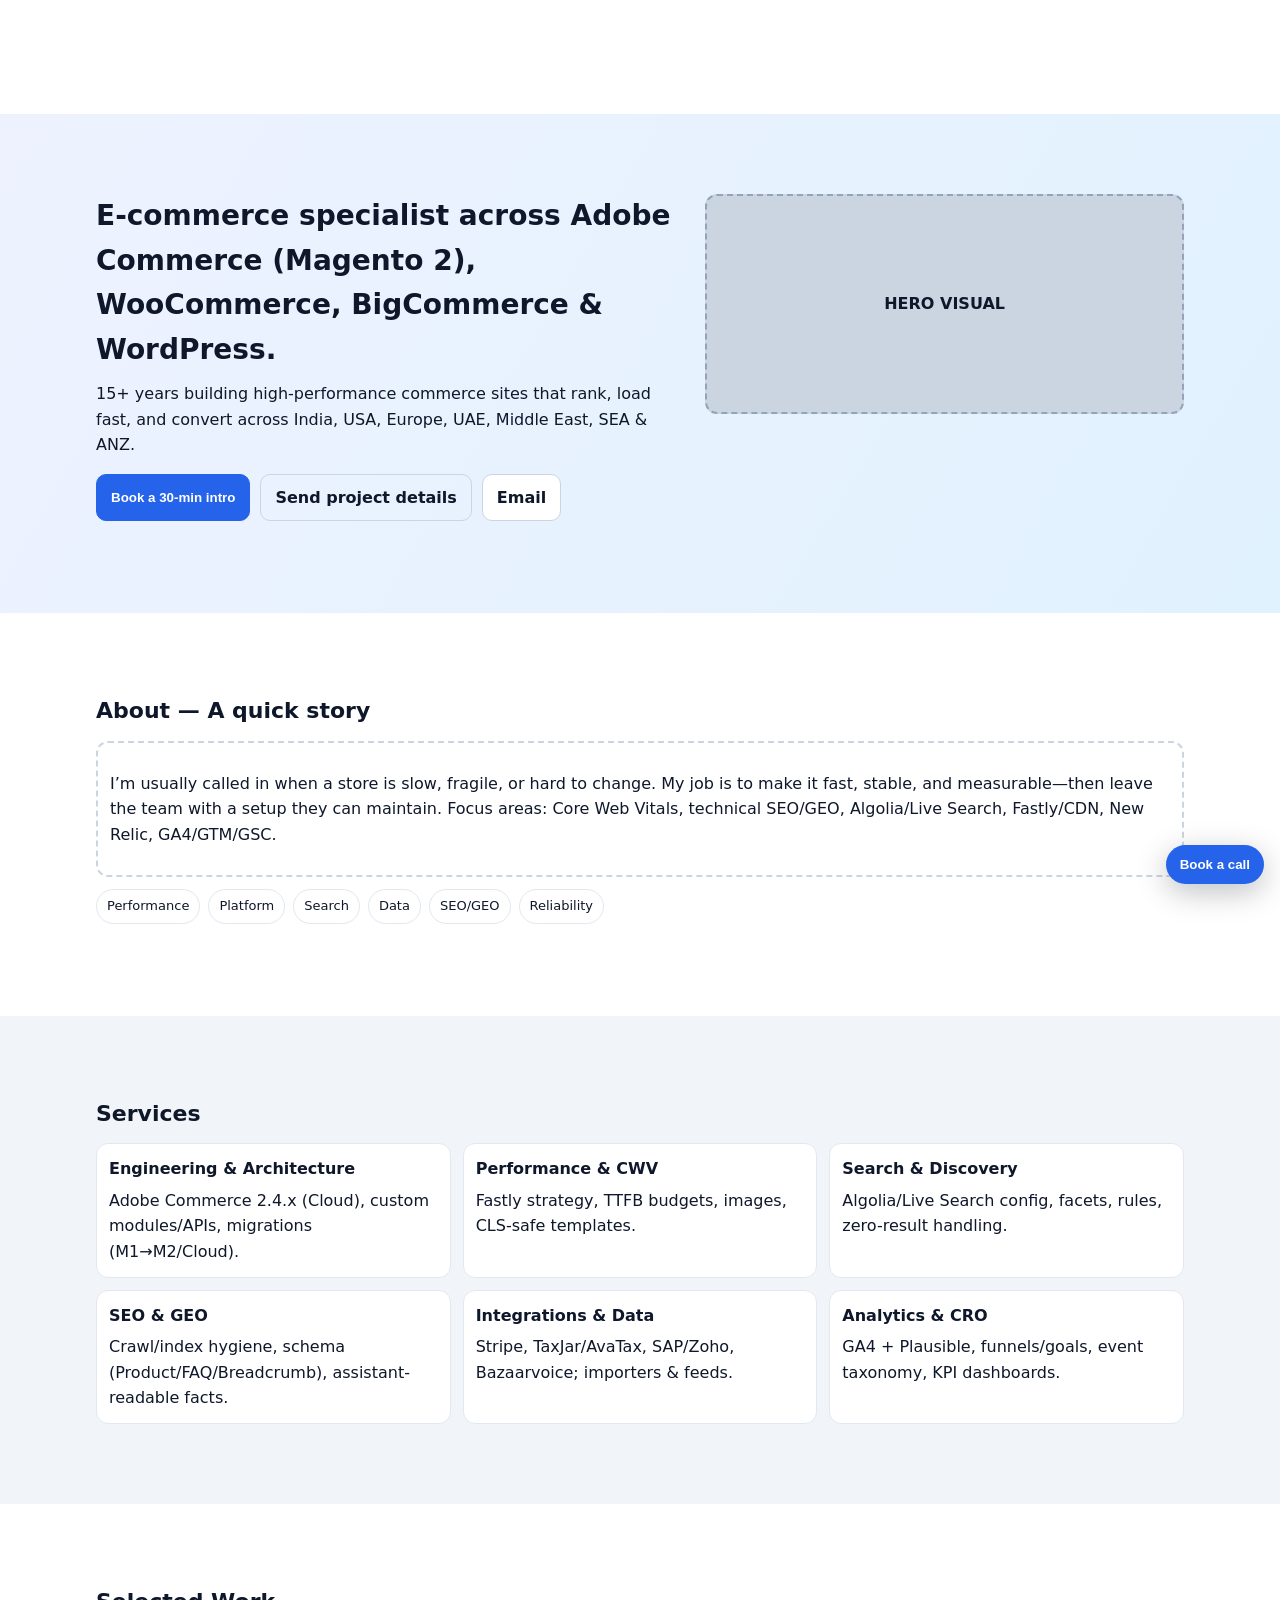
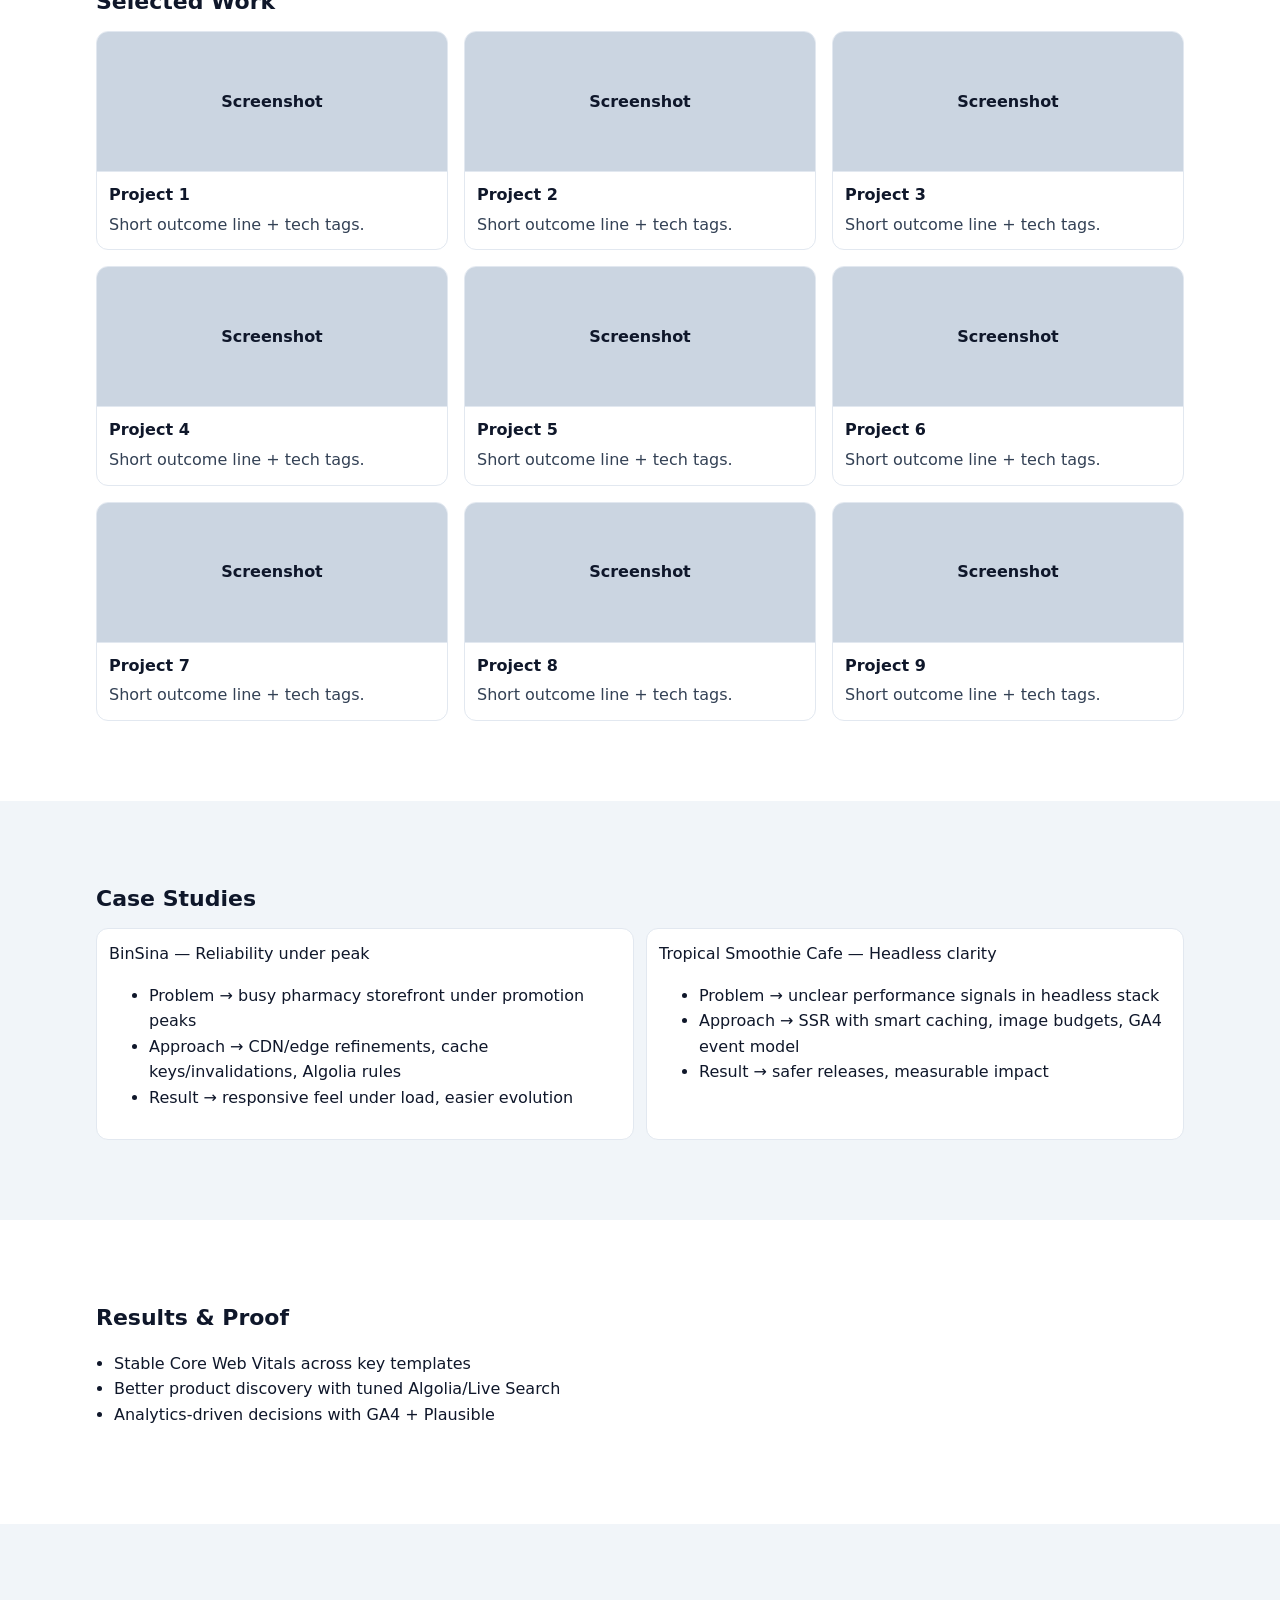
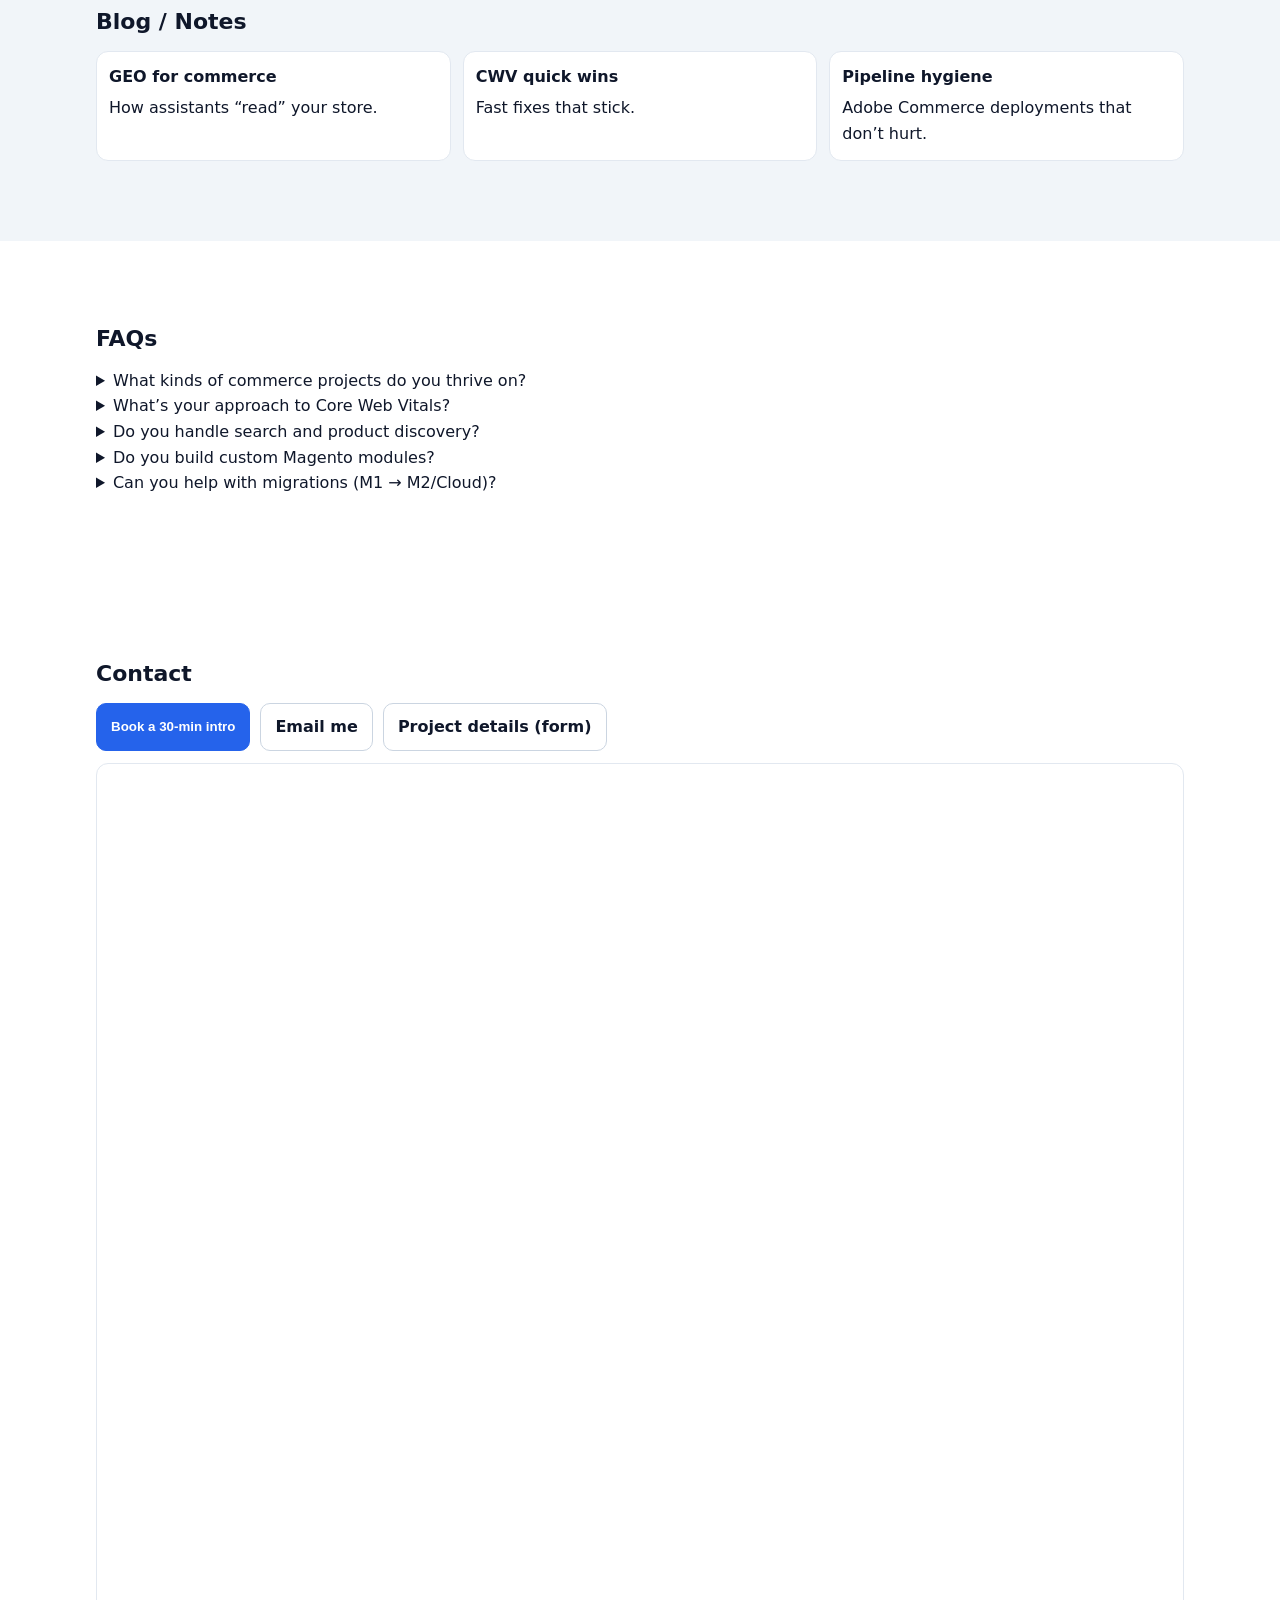
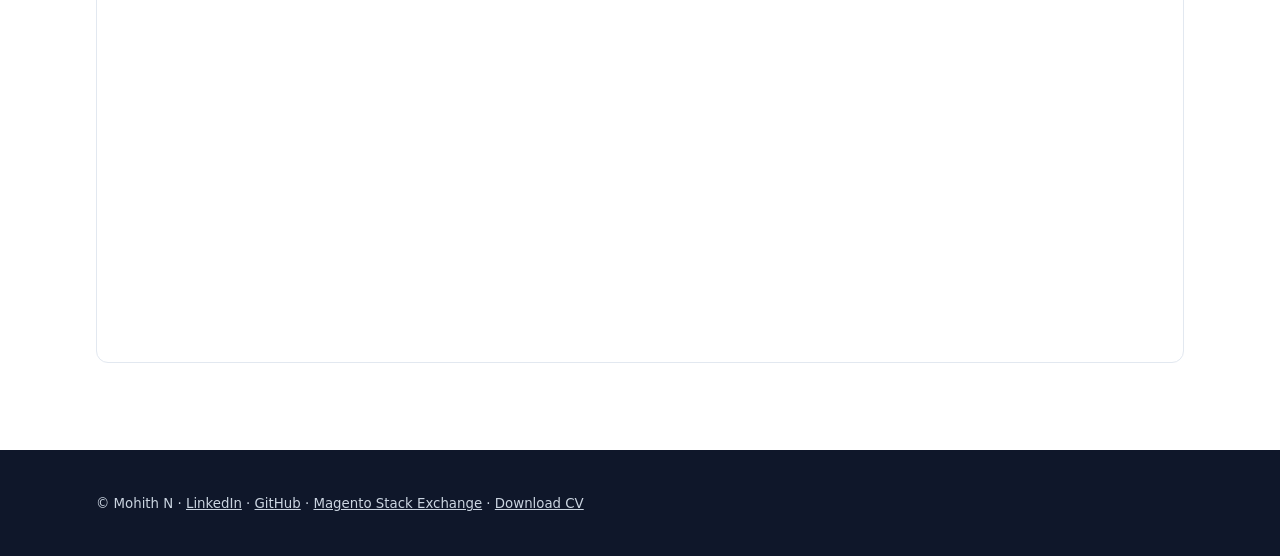
==== index.html @ 919d8b4d "first commit" ====
<!doctype html>
<html lang="en">
<head>
  <meta charset="utf-8">
  <meta name="viewport" content="width=device-width, initial-scale=1">
  <title>Wireframe — Mohith N</title>
  <link rel="stylesheet" href="styles.css">
  <link href="https://assets.calendly.com/assets/external/widget.css" rel="stylesheet">
  <script src="https://assets.calendly.com/assets/external/widget.js" async></script>
  <script type="application/ld+json" id="jsonld-person">
  {
    "@context": "https://schema.org",
    "@type": "Person",
    "name": "Mohith N",
    "jobTitle": "E-commerce Specialist (Adobe Commerce/M2, Woo, BigCommerce, WordPress)",
    "sameAs": ["https://www.linkedin.com/in/mohith-ecommerce/", "https://github.com/mohith227", "https://magento.stackexchange.com/users/77931/mohith"]
  }
  </script>
</head>
<body>
  <a class="skip" href="#main">Skip to content</a>
  <header class="wf-header reveal from-top">
    <div class="container">
      <div class="brand">
        <div class="avatar" aria-hidden="true"></div>
        <div class="id">
          <strong>Mohith N</strong>
          <span>E-commerce Specialist (Adobe Commerce/M2, Woo, BigCommerce, WordPress)</span>
        </div>
      </div>
      <button class="menu-toggle" aria-expanded="false" aria-controls="site-nav" aria-label="Toggle menu">
        <span class="bar"></span><span class="bar"></span><span class="bar"></span>
      </button>
      <nav class="wf-nav" id="site-nav">
        <a href="#about">About</a>
        <a href="#services">Services</a>
        <a href="#work">Work</a>
        <a href="#cases">Case Studies</a>
        <a href="#results">Results</a>
        <a href="#blog">Blog</a>
        <a href="#faq">FAQs</a>
        <a href="#contact">Contact</a>
        <a class="cv" href="mohith-n-ecommerce-specialist.pdf" download>Download CV</a>
        <a href="https://www.linkedin.com/in/mohith-ecommerce/" target="_blank" rel="noopener" aria-label="LinkedIn profile">LinkedIn</a>
        <a href="https://github.com/mohith227" target="_blank" rel="noopener" aria-label="GitHub profile">GitHub</a>
        <a href="https://magento.stackexchange.com/users/77931/mohith" target="_blank" rel="noopener" aria-label="Magento Stack Exchange profile">Magento Stack Exchange</a>
      </nav>
    </div>
  </header>

  <main id="main">
    <section id="hero" class="section hero">
      <div class="container grid-2">
        <div class="reveal from-left">
          <h1 class="wire-h1">E-commerce specialist across Adobe Commerce (Magento 2), WooCommerce, BigCommerce & WordPress.</h1>
          <p class="wire-sub">15+ years building high-performance commerce sites that rank, load fast, and convert across India, USA, Europe, UAE, Middle East, SEA & ANZ.</p>
          <div class="cta-row">
            <button class="btn primary" onclick="Calendly.initPopupWidget({ url: 'https://calendly.com/mohithnanjundamurthy05/30min' }); return false;">Book a 30-min intro</button>
            <a class="btn ghost" href="#contact">Send project details</a>
            <a class="btn" href="mailto:mohithnanjundamurthy05@gmail.com">Email</a>
          </div>
        </div>
        <div class="reveal from-right">
          <div class="wire-image">HERO VISUAL</div>
        </div>
      </div>
    </section>

    <section id="about" class="section">
      <div class="container reveal from-bottom">
        <h2 class="wire-h2">About — A quick story</h2>
        <div class="wire-box">
          <p>I’m usually called in when a store is slow, fragile, or hard to change. My job is to make it fast, stable, and measurable—then leave the team with a setup they can maintain. Focus areas: Core Web Vitals, technical SEO/GEO, Algolia/Live Search, Fastly/CDN, New Relic, GA4/GTM/GSC.</p>
        </div>
        <ul class="pill-list">
          <li>Performance</li><li>Platform</li><li>Search</li><li>Data</li><li>SEO/GEO</li><li>Reliability</li>
        </ul>
      </div>
    </section>

    <section id="services" class="section muted">
      <div class="container">
        <h2 class="wire-h2 reveal from-left">Services</h2>
        <div class="cards">
          <div class="card reveal from-right"><div class="card-h">Engineering & Architecture</div><div class="card-b">Adobe Commerce 2.4.x (Cloud), custom modules/APIs, migrations (M1→M2/Cloud).</div></div>
          <div class="card reveal from-left"><div class="card-h">Performance & CWV</div><div class="card-b">Fastly strategy, TTFB budgets, images, CLS-safe templates.</div></div>
          <div class="card reveal from-right"><div class="card-h">Search & Discovery</div><div class="card-b">Algolia/Live Search config, facets, rules, zero-result handling.</div></div>
          <div class="card reveal from-left"><div class="card-h">SEO & GEO</div><div class="card-b">Crawl/index hygiene, schema (Product/FAQ/Breadcrumb), assistant-readable facts.</div></div>
          <div class="card reveal from-right"><div class="card-h">Integrations & Data</div><div class="card-b">Stripe, TaxJar/AvaTax, SAP/Zoho, Bazaarvoice; importers & feeds.</div></div>
          <div class="card reveal from-left"><div class="card-h">Analytics & CRO</div><div class="card-b">GA4 + Plausible, funnels/goals, event taxonomy, KPI dashboards.</div></div>
        </div>
      </div>
    </section>

    <section id="work" class="section">
      <div class="container">
        <h2 class="wire-h2 reveal from-left">Selected Work</h2>
        <div class="grid-3">
          <div class="tile reveal from-left"><div class="tile-img">Screenshot</div><div class="tile-h">Project 1</div><div class="tile-b">Short outcome line + tech tags.</div></div><div class="tile reveal from-right"><div class="tile-img">Screenshot</div><div class="tile-h">Project 2</div><div class="tile-b">Short outcome line + tech tags.</div></div><div class="tile reveal from-left"><div class="tile-img">Screenshot</div><div class="tile-h">Project 3</div><div class="tile-b">Short outcome line + tech tags.</div></div><div class="tile reveal from-right"><div class="tile-img">Screenshot</div><div class="tile-h">Project 4</div><div class="tile-b">Short outcome line + tech tags.</div></div><div class="tile reveal from-left"><div class="tile-img">Screenshot</div><div class="tile-h">Project 5</div><div class="tile-b">Short outcome line + tech tags.</div></div><div class="tile reveal from-right"><div class="tile-img">Screenshot</div><div class="tile-h">Project 6</div><div class="tile-b">Short outcome line + tech tags.</div></div><div class="tile reveal from-left"><div class="tile-img">Screenshot</div><div class="tile-h">Project 7</div><div class="tile-b">Short outcome line + tech tags.</div></div><div class="tile reveal from-right"><div class="tile-img">Screenshot</div><div class="tile-h">Project 8</div><div class="tile-b">Short outcome line + tech tags.</div></div><div class="tile reveal from-left"><div class="tile-img">Screenshot</div><div class="tile-h">Project 9</div><div class="tile-b">Short outcome line + tech tags.</div></div>
        </div>
      </div>
    </section>

    <section id="cases" class="section muted">
      <div class="container">
        <h2 class="wire-h2 reveal from-right">Case Studies</h2>
        <div class="case-cards">
          <article class="case reveal from-bottom">
            <div class="case-h">BinSina — Reliability under peak</div>
            <ul><li>Problem → busy pharmacy storefront under promotion peaks</li><li>Approach → CDN/edge refinements, cache keys/invalidations, Algolia rules</li><li>Result → responsive feel under load, easier evolution</li></ul>
          </article>
          <article class="case reveal from-bottom">
            <div class="case-h">Tropical Smoothie Cafe — Headless clarity</div>
            <ul><li>Problem → unclear performance signals in headless stack</li><li>Approach → SSR with smart caching, image budgets, GA4 event model</li><li>Result → safer releases, measurable impact</li></ul>
          </article>
        </div>
      </div>
    </section>

    <section id="results" class="section">
      <div class="container reveal from-left">
        <h2 class="wire-h2">Results & Proof</h2>
        <ul class="ticks">
          <li>Stable Core Web Vitals across key templates</li>
          <li>Better product discovery with tuned Algolia/Live Search</li>
          <li>Analytics-driven decisions with GA4 + Plausible</li>
        </ul>
      </div>
    </section>

    <section id="blog" class="section muted">
      <div class="container">
        <h2 class="wire-h2 reveal from-right">Blog / Notes</h2>
        <div class="cards">
          <div class="card reveal from-left"><div class="card-h">GEO for commerce</div><div class="card-b">How assistants “read” your store.</div></div>
          <div class="card reveal from-right"><div class="card-h">CWV quick wins</div><div class="card-b">Fast fixes that stick.</div></div>
          <div class="card reveal from-left"><div class="card-h">Pipeline hygiene</div><div class="card-b">Adobe Commerce deployments that don’t hurt.</div></div>
        </div>
      </div>
    </section>

    <section id="faq" class="section">
      <div class="container reveal from-left">
        <h2 class="wire-h2">FAQs</h2>
        <details><summary>What kinds of commerce projects do you thrive on?</summary><p>Adobe Commerce (Magento 2) builds/migrations with a focus on performance (Core Web Vitals), search/discovery, and integrations like Algolia/Live Search, Fastly/CDN, GA4/GTM/GSC, New Relic.</p></details>
        <details><summary>What’s your approach to Core Web Vitals?</summary><p>Baseline field + lab, TTFB/LCP/INP/CLS budgets, render path & image strategy (AVIF/WebP), Fastly caching with safe invalidation.</p></details>
        <details><summary>Do you handle search and product discovery?</summary><p>Yes—Algolia/Live Search (indices, synonyms, rules), facets, zero-result fallbacks, and analytics to see what people actually find.</p></details>
        <details><summary>Do you build custom Magento modules?</summary><p>Yes—pricing calculators, importers, review sync, cross-sell logic, and plugins for headless setups.</p></details>
        <details><summary>Can you help with migrations (M1 → M2/Cloud)?</summary><p>Yes—dress rehearsals, data validation, safe cutovers to Adobe Commerce Cloud.</p></details>
      </div>
    </section>

    <section id="contact" class="section contact">
      <div class="container">
        <h2 class="wire-h2 reveal from-right">Contact</h2>
        <div class="cta-row reveal from-left">
          <button class="btn primary" onclick="Calendly.initPopupWidget({ url: 'https://calendly.com/mohithnanjundamurthy05/30min' }); return false;">Book a 30-min intro</button>
          <a class="btn" href="mailto:mohithnanjundamurthy05@gmail.com">Email me</a>
          <a class="btn ghost" href="#form">Project details (form)</a>
        </div>
        <div id="form" class="form-wrap reveal from-bottom">
          <iframe src="https://docs.google.com/forms/d/e/1FAIpQLScqljoo6IL0rXUYyj4mf8NxhI67hqXkmdK-uP6JE75GcGwsLg/viewform?embedded=true" width="100%" height="1200" frameborder="0" title="Project brief (Google Form)"></iframe>
        </div>
      </div>
    </section>
  </main>

  <footer class="wf-footer">
    <div class="container">
      <small>© Mohith N · <a href="https://www.linkedin.com/in/mohith-ecommerce/" target="_blank" rel="noopener">LinkedIn</a> · <a href="https://github.com/mohith227" target="_blank" rel="noopener">GitHub</a> · <a href="https://magento.stackexchange.com/users/77931/mohith" target="_blank" rel="noopener">Magento Stack Exchange</a> · <a href="mohith-n-ecommerce-specialist.pdf" download>Download CV</a></small>
    </div>
  </footer>

  <button class="sticky-cta" onclick="Calendly.initPopupWidget({ url: 'https://calendly.com/mohithnanjundamurthy05/30min' }); return false;">Book a call</button>

  <script src="script.js" defer></script>
</body>
</html>
---- styles.css ----
:root{--ink:#0f172a;--muted:#f1f5f9;--brand:#2563eb;--card:#ffffff}
*{box-sizing:border-box}html{scroll-behavior:smooth}
body{margin:0;font-family:system-ui,-apple-system,Segoe UI,Roboto,Inter,Arial,sans-serif;color:var(--ink);line-height:1.6}
.skip{position:absolute;left:-9999px}
.container{max-width:1120px;margin:auto;padding:16px}
.wf-header{position:sticky;top:0;background:#fff;border-bottom:1px solid #e2e8f0;z-index:20}
.wf-header .container{display:flex;align-items:center;justify-content:space-between;gap:16px}
.brand{display:flex;align-items:center;gap:12px}
.avatar{width:44px;height:44px;border-radius:50%;background:#cbd5e1}
.id{display:flex;flex-direction:column;font-size:14px}
.wf-nav{display:flex;gap:12px;flex-wrap:wrap;align-items:center}
.wf-nav a{font-size:14px;text-decoration:none;color:#334155;padding:6px 8px;border-radius:8px}
.wf-nav a.cv{background:var(--muted)}
.menu-toggle{display:none;align-items:center;justify-content:center;width:40px;height:40px;border:1px solid #e2e8f0;border-radius:10px;background:#fff}
.menu-toggle .bar{display:block;width:18px;height:2px;background:#0f172a;margin:3px 0;border-radius:2px}
@media (max-width: 860px){
  .wf-header .container{gap:10px}
  .wf-nav{position:absolute;top:100%;left:0;right:0;background:#fff;border-bottom:1px solid #e2e8f0;display:none;flex-direction:column;padding:12px 16px}
  .wf-nav a{padding:12px 8px;font-size:16px}
  .menu-toggle{display:inline-flex}
  .wf-header.nav-open .wf-nav{display:flex}
}
.section{padding:64px 0}
.section.muted{background:var(--muted)}
.hero{background:linear-gradient(120deg,#eef2ff,#e0f2fe)}
.grid-2{display:grid;grid-template-columns:1.1fr .9fr;gap:24px}
.grid-3{display:grid;grid-template-columns:repeat(3,1fr);gap:16px}
@media (max-width:1024px){.grid-2{grid-template-columns:1fr}.grid-3{grid-template-columns:repeat(2,1fr)}}
@media (max-width:640px){.grid-3{grid-template-columns:1fr}}
.wire-h1{font-size:28px;margin:0 0 8px}
.wire-sub{font-size:16px;margin:0 0 16px}
.wire-h2{font-size:22px;margin:0 0 12px}
.wire-image{height:220px;border:2px dashed #94a3b8;border-radius:12px;background:#cbd5e1;display:flex;align-items:center;justify-content:center;color:#0f172a;font-weight:600}
.wire-box{border:2px dashed #cbd5e1;border-radius:12px;padding:12px;background:#fff}
.pill-list{display:flex;flex-wrap:wrap;gap:8px;padding:0;margin:12px 0;list-style:none}
.pill-list li{padding:6px 10px;border:1px solid #e2e8f0;border-radius:999px;background:#fff;font-size:13px}
.cards{display:grid;grid-template-columns:repeat(3,1fr);gap:12px}
@media (max-width:1024px){.cards{grid-template-columns:repeat(2,1fr)}}
@media (max-width:640px){.cards{grid-template-columns:1fr}}
.card{background:var(--card);border:1px solid #e2e8f0;border-radius:12px;padding:12px;min-height:110px}
.card-h{font-weight:700;margin-bottom:6px}
.grid-3 .tile{background:#fff;border:1px solid #e2e8f0;border-radius:12px;overflow:hidden}
.tile-img{height:140px;background:#cbd5e1;border-bottom:1px solid #e2e8f0;display:flex;align-items:center;justify-content:center;font-weight:700;color:#0f172a}
.tile-h{padding:10px 12px 0 12px;font-weight:700}
.tile-b{padding:4px 12px 12px 12px;color:#334155}
.case-cards{display:grid;grid-template-columns:repeat(2,1fr);gap:12px}
@media (max-width:640px){.case-cards{grid-template-columns:1fr}}
.case{background:#fff;border:1px solid #e2e8f0;border-radius:12px;padding:12px}
.ticks{padding-left:18px}
.cta-row{display:flex;flex-wrap:wrap;gap:10px;margin:12px 0}
.btn{display:inline-block;padding:10px 14px;border:1px solid #cbd5e1;border-radius:10px;text-decoration:none;background:#fff;color:#0f172a;font-weight:600}
.btn.primary{background:var(--brand);color:#fff;border-color:var(--brand)}
.btn.ghost{background:transparent}
.form-wrap iframe{width:100%;border:1px solid #e2e8f0;border-radius:12px;background:#fff}
.wf-footer{background:#0f172a;color:#cbd5e1;padding:24px 0}
.wf-footer a{color:#cbd5e1}
.sticky-cta{position:fixed;right:16px;bottom:16px;padding:12px 14px;border-radius:999px;border:none;background:var(--brand);color:#fff;font-weight:700;box-shadow:0 8px 30px rgba(2,6,23,.25);display:none}
/* Reveal motion (demo) */
.reveal{opacity:0;transform:translateY(16px);transition:transform .32s cubic-bezier(.22,.61,.36,1),opacity .32s}
.reveal.from-left{transform:translateX(-40px);}
.reveal.from-right{transform:translateX(40px);}
.reveal.from-top{transform:translateY(-24px);}
.reveal.from-bottom{transform:translateY(24px);}
.reveal.in{opacity:1;transform:none}
@media (prefers-reduced-motion: reduce){
  .reveal{transition:none;opacity:1;transform:none}
}
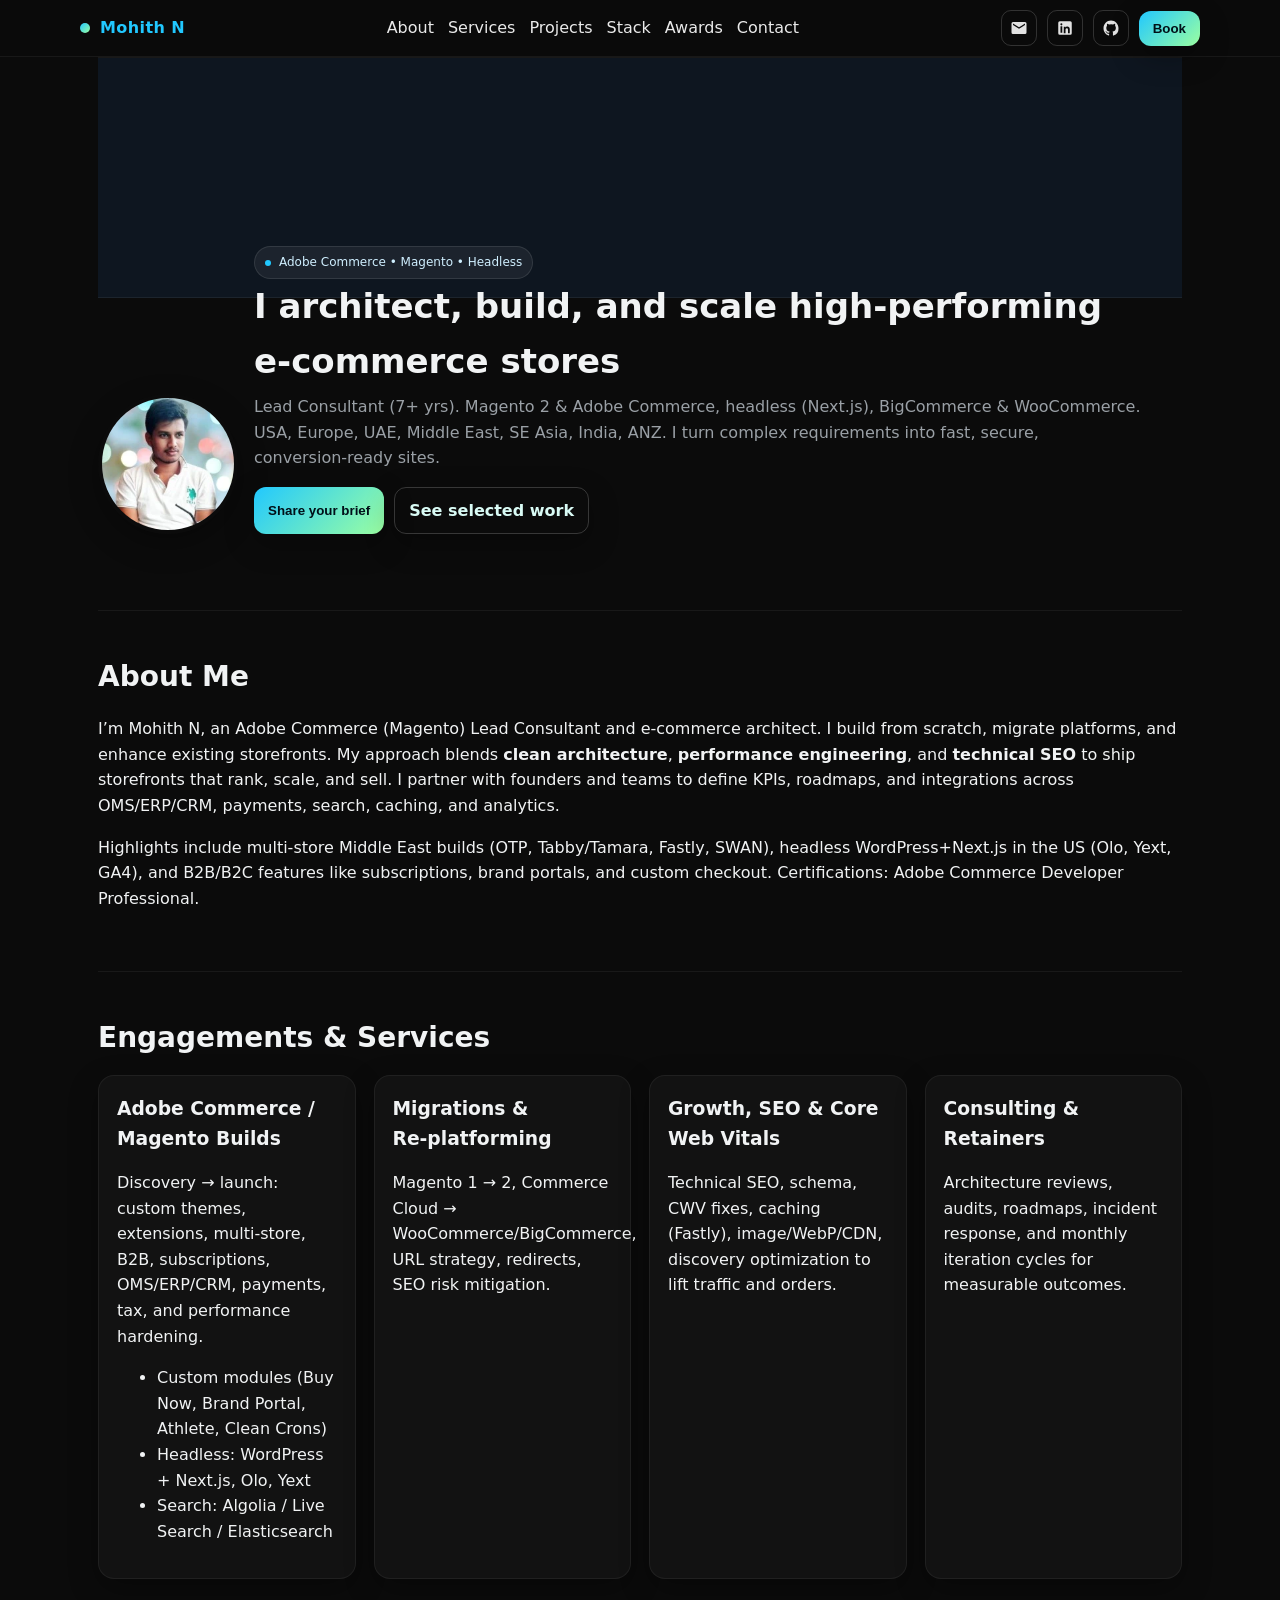
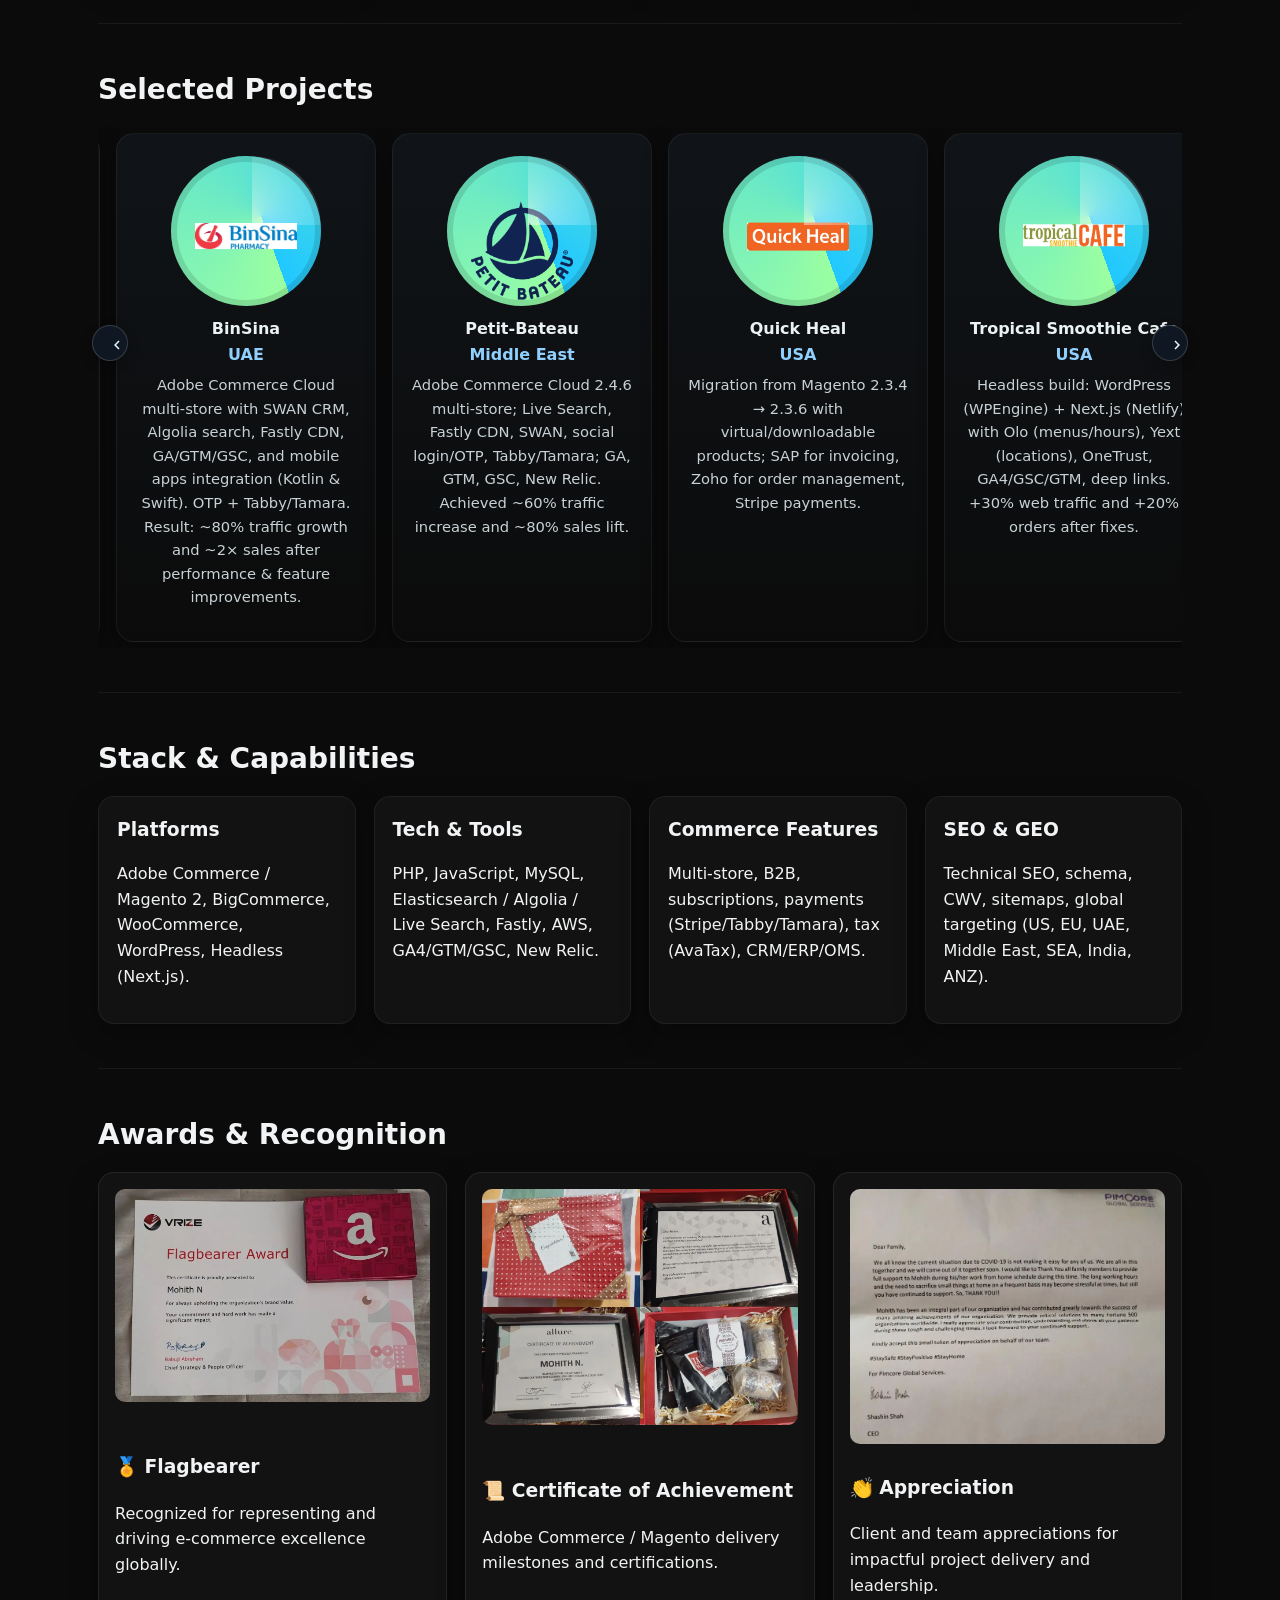
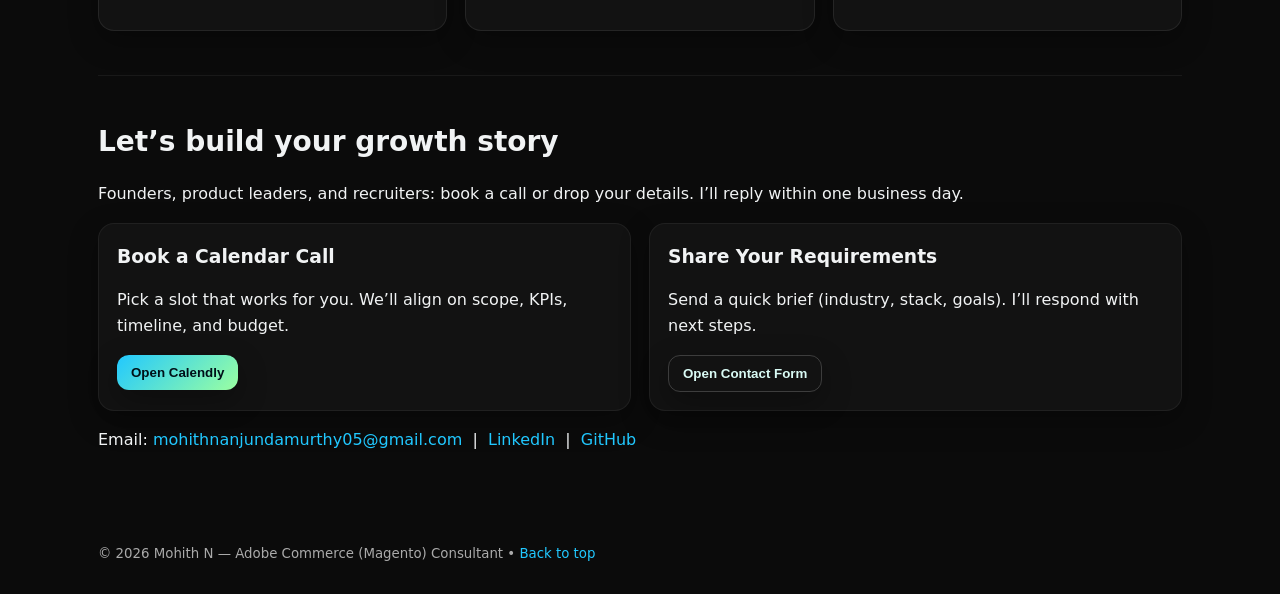
==== commit 3b4dd8ac: "Portifolio website" ====
--- a/index.html
+++ b/index.html
@@ -1,178 +1,332 @@
 <!doctype html>
 <html lang="en">
 <head>
-  <meta charset="utf-8">
-  <meta name="viewport" content="width=device-width, initial-scale=1">
-  <title>Wireframe — Mohith N</title>
-  <link rel="stylesheet" href="styles.css">
-  <link href="https://assets.calendly.com/assets/external/widget.css" rel="stylesheet">
-  <script src="https://assets.calendly.com/assets/external/widget.js" async></script>
-  <script type="application/ld+json" id="jsonld-person">
+  <meta charset="utf-8" />
+  <meta name="viewport" content="width=device-width, initial-scale=1" />
+  <meta name="color-scheme" content="dark light" />
+  <title>Mohith N — Adobe Commerce (Magento) Lead | E‑commerce Architect & Consultant</title>
+  <meta name="description" content="Adobe Commerce (Magento) Lead Consultant helping brands in the USA, Europe, UAE, Middle East & APAC launch, scale and optimize e‑commerce. Headless builds, custom modules, Core Web Vitals, SEO. Book a 30‑min consult." />
+  <meta name="robots" content="index,follow" />
+  <link rel="canonical" href="https://mohith-ecommerce.github.io/" />
+  <meta property="og:title" content="Mohith N — Adobe Commerce (Magento) Lead" />
+  <meta property="og:description" content="Launch, scale, and optimize Adobe Commerce & Magento storefronts. Headless builds, custom modules, and performance wins across US, EU, UAE & APAC." />
+  <meta property="og:type" content="website" />
+  <meta property="og:image" content="assets/img/og-banner.webp" />
+  <meta property="og:locale" content="en_US" />
+  <meta property="og:locale:alternate" content="en_GB" />
+  <meta property="og:locale:alternate" content="ar_AE" />
+  <!-- Favicon & PWA -->
+  <link rel="icon" href="assets/favicon.ico" sizes="any">
+  <link rel="icon" type="image/svg+xml" href="assets/favicon.svg">
+  <link rel="apple-touch-icon" href="assets/apple-touch-icon.png">
+  <link rel="manifest" href="assets/site.webmanifest">
+  <meta name="theme-color" content="#0b0b0b" />
+
+  <!-- Performance: prioritize LCP image -->
+  <link rel="preload" as="image" href="assets/img/cover.webp" fetchpriority="high" />
+  <link rel="preload" as="image" href="assets/img/avatar.webp" />
+
+  <!-- CSS -->
+  <link rel="stylesheet" href="assets/styles.css" />
+</head>
+<body>
+<header>
+  <div class="wrap nav" role="navigation" aria-label="primary">
+    <div class="brand">
+      <a class="logo" href="#home" aria-label="Go to top"><span class="logo-dot"></span><span>Mohith N</span></a>
+    </div>
+    <button class="hamburger" id="menuToggle" aria-haspopup="true" aria-expanded="false" aria-controls="primary-nav">
+      <span></span><span></span><span></span>
+    </button>
+    <nav id="primary-nav" aria-label="sections">
+      <ul class="links">
+        <li><a href="#about">About</a></li>
+        <li><a href="#services">Services</a></li>
+        <li><a href="#projects">Projects</a></li>
+        <li><a href="#stack">Stack</a></li>
+        <li><a href="#awards">Awards</a></li>
+        <li><a href="#contact">Contact</a></li>
+      </ul>
+    </nav>
+    <div class="iconbar">
+      <a class="iconbtn" href="mailto:mohithnanjundamurthy05@gmail.com" aria-label="Email">
+        <svg viewBox="0 0 24 24" aria-hidden="true"><path d="M20 4H4a2 2 0 0 0-2 2v12a2 2 0 0 0 2 2h16a2 2 0 0 0 2-2V6a2 2 0 0 0-2-2Zm0 4-8 5L4 8V6l8 5 8-5v2Z"/></svg>
+      </a>
+      <a class="iconbtn" href="https://www.linkedin.com/in/mohith-ecommerce/" target="_blank" rel="noopener" aria-label="LinkedIn">
+        <svg viewBox="0 0 24 24" aria-hidden="true"><path d="M19 3a2 2 0 0 1 2 2v14a2 2 0 0 1-2 2H5a2 2 0 0 1-2-2V5a2 2 0 0 1 2-2h14ZM8.34 18.34V9.67H6v8.67h2.34ZM7.17 8.5a1.34 1.34 0 1 0 0-2.68 1.34 1.34 0 0 0 0 2.68ZM18.34 18.34v-4.67c0-2.49-1.33-3.65-3.11-3.65-1.43 0-2.07.79-2.43 1.36v-1.17h-2.4c.03.77 0 8.67 0 8.67h2.3V14c0-.26.02-.52.1-.71.22-.52.74-1.06 1.6-1.06 1.13 0 1.58.8 1.58 1.98v4.63h2.26Z"/></svg>
+      </a>
+      <a class="iconbtn" href="https://github.com/mohith-ecommerce" target="_blank" rel="noopener" aria-label="GitHub">
+        <svg viewBox="0 0 24 24" aria-hidden="true"><path d="M12 2C6.48 2 2 6.58 2 12.26c0 4.52 2.87 8.35 6.84 9.71.5.1.68-.22.68-.49 0-.24-.01-1.01-.01-1.84-2.78.61-3.37-1.22-3.37-1.22-.46-1.2-1.13-1.52-1.13-1.52-.93-.65.07-.64.07-.64 1.03.07 1.57 1.08 1.57 1.08.92 1.61 2.4 1.14 2.99.87.09-.68.36-1.14.65-1.4-2.22-.26-4.56-1.14-4.56-5.07 0-1.12.39-2.04 1.03-2.76-.1-.26-.45-1.3.1-2.7 0 0 .84-.27 2.75 1.05a9.2 9.2 0 0 1 5 0c1.9-1.32 2.74-1.05 2.74-1.05.55 1.4.2 2.44.1 2.7.64.72 1.03 1.64 1.03 2.76 0 3.94-2.34 4.8-4.57 5.06.37.33.7.97.7 1.96 0 1.41-.01 2.55-.01 2.9 0 .27.18.6.69.49A10.04 10.04 0 0 0 22 12.26C22 6.58 17.52 2 12 2z"/></svg>
+      </a>
+      <button class="btn" id="btn-book" aria-haspopup="dialog" aria-controls="modal-cal">Book</button>
+    </div>
+  </div>
+</header>
+
+<main id="home" class="wrap">
+  <!-- HERO -->
+  <section class="hero" aria-labelledby="hero-title">
+    <div class="cover" aria-label="Cover image (replace assets/img/cover.webp)"></div>
+    <div class="profile">
+      <div class="avatar" aria-label="Profile image">
+        <img src="assets/img/avatar.webp" alt="Portrait of Mohith N" width="280" height="280" loading="lazy"/>
+      </div>
+      <div class="profile-info">
+        <span class="kicker"><span class="dot" aria-hidden="true"></span> Adobe Commerce • Magento • Headless</span>
+        <h1 id="hero-title">I architect, build, and scale high‑performing e‑commerce stores</h1>
+        <p class="sub">Lead Consultant (7+ yrs). Magento 2 & Adobe Commerce, headless (Next.js), BigCommerce & WooCommerce. USA, Europe, UAE, Middle East, SE Asia, India, ANZ. I turn complex requirements into fast, secure, conversion‑ready sites.</p>
+        <div class="hero-ctas">
+          <button class="btn" id="btn-brief" aria-haspopup="dialog" aria-controls="modal-form">Share your brief</button>
+          <a class="btn ghost" href="#projects">See selected work</a>
+        </div>
+      </div>
+    </div>
+  </section>
+
+  <!-- ABOUT -->
+  <section id="about" aria-labelledby="about-title">
+    <h2 id="about-title" class="reveal">About Me</h2>
+    <p class="reveal">I’m Mohith N, an Adobe Commerce (Magento) Lead Consultant and e‑commerce architect. I build from scratch, migrate platforms, and enhance existing storefronts. My approach blends <strong>clean architecture</strong>, <strong>performance engineering</strong>, and <strong>technical SEO</strong> to ship storefronts that rank, scale, and sell. I partner with founders and teams to define KPIs, roadmaps, and integrations across OMS/ERP/CRM, payments, search, caching, and analytics.</p>
+    <p class="reveal">Highlights include multi‑store Middle East builds (OTP, Tabby/Tamara, Fastly, SWAN), headless WordPress+Next.js in the US (Olo, Yext, GA4), and B2B/B2C features like subscriptions, brand portals, and custom checkout. Certifications: Adobe Commerce Developer Professional.</p>
+  </section>
+
+  <!-- SERVICES -->
+  <section id="services" aria-labelledby="svc-title">
+    <h2 id="svc-title" class="reveal">Engagements & Services</h2>
+    <div class="grid services">
+      <article class="card reveal" aria-label="Adobe Commerce builds">
+        <h3>Adobe Commerce / Magento Builds</h3>
+        <p>Discovery → launch: custom themes, extensions, multi‑store, B2B, subscriptions, OMS/ERP/CRM, payments, tax, and performance hardening.</p>
+        <ul>
+          <li>Custom modules (Buy Now, Brand Portal, Athlete, Clean Crons)</li>
+          <li>Headless: WordPress + Next.js, Olo, Yext</li>
+          <li>Search: Algolia / Live Search / Elasticsearch</li>
+        </ul>
+      </article>
+      <article class="card reveal" aria-label="Migrations">
+        <h3>Migrations & Re‑platforming</h3>
+        <p>Magento 1 → 2, Commerce Cloud → WooCommerce/BigCommerce, URL strategy, redirects, SEO risk mitigation.</p>
+      </article>
+      <article class="card reveal" aria-label="Growth & SEO">
+        <h3>Growth, SEO & Core Web Vitals</h3>
+        <p>Technical SEO, schema, CWV fixes, caching (Fastly), image/WebP/CDN, discovery optimization to lift traffic and orders.</p>
+      </article>
+      <article class="card reveal" aria-label="Consulting">
+        <h3>Consulting & Retainers</h3>
+        <p>Architecture reviews, audits, roadmaps, incident response, and monthly iteration cycles for measurable outcomes.</p>
+      </article>
+    </div>
+  </section>
+
+  <!-- PROJECTS (vanilla carousel; dark-theme sticker cards with descriptions) -->
+  <section id="projects" class="projects" aria-labelledby="proj-title">
+    <h2 id="proj-title" class="reveal">Selected Projects</h2>
+    <div class="carousel" id="brandsCarousel" aria-label="Client logos and regions">
+      <div class="nav-arrows"><button class="prev" aria-label="Previous"></button><button class="next" aria-label="Next"></button></div>
+      <div class="viewport"><div class="track">
+
+        <a class="brand-card" href="https://www.binsina.ae/en/" target="_blank" rel="noopener" aria-label="BinSina UAE">
+          <div class="sticker"><img class="logo" src="assets/img/binsina-logo.webp" alt="BinSina logo" loading="lazy"></div>
+          <div class="brand-name">BinSina</div>
+          <div class="brand-region">UAE</div>
+          <p class="brand-desc">Adobe Commerce Cloud multi‑store with SWAN CRM, Algolia search, Fastly CDN, GA/GTM/GSC, and mobile apps integration (Kotlin & Swift). OTP + Tabby/Tamara. Result: ~80% traffic growth and ~2× sales after performance & feature improvements.</p>
+        </a>
+
+        <a class="brand-card" href="https://www.petit-bateau.ae/en/" target="_blank" rel="noopener" aria-label="Petit‑Bateau ME">
+          <div class="sticker"><img class="logo" src="assets/img/petit-logo.webp" alt="Petit‑Bateau logo" loading="lazy"></div>
+          <div class="brand-name">Petit‑Bateau</div>
+          <div class="brand-region">Middle East</div>
+          <p class="brand-desc">Adobe Commerce Cloud 2.4.6 multi‑store; Live Search, Fastly CDN, SWAN, social login/OTP, Tabby/Tamara; GA, GTM, GSC, New Relic. Achieved ~60% traffic increase and ~80% sales lift.</p>
+        </a>
+
+        <a class="brand-card" href="https://us.quickheal.com/" target="_blank" rel="noopener" aria-label="Quick Heal US">
+          <div class="sticker"><img class="logo" src="assets/img/quickheal-logo.webp" alt="Quick Heal logo" loading="lazy"></div>
+          <div class="brand-name">Quick Heal</div>
+          <div class="brand-region">USA</div>
+          <p class="brand-desc">Migration from Magento 2.3.4 → 2.3.6 with virtual/downloadable products; SAP for invoicing, Zoho for order management, Stripe payments.</p>
+        </a>
+
+        <a class="brand-card" href="https://www.tropicalsmoothiecafe.com/" target="_blank" rel="noopener" aria-label="Tropical Smoothie Cafe">
+          <div class="sticker"><img class="logo" src="assets/img/tsc-logo.webp" alt="Tropical Smoothie Cafe logo" loading="lazy"></div>
+          <div class="brand-name">Tropical Smoothie Cafe</div>
+          <div class="brand-region">USA</div>
+          <p class="brand-desc">Headless build: WordPress (WPEngine) + Next.js (Netlify) with Olo (menus/hours), Yext (locations), OneTrust, GA4/GSC/GTM, deep links. +30% web traffic and +20% orders after fixes.</p>
+        </a>
+
+        <a class="brand-card" href="https://bioadvanced.com/" target="_blank" rel="noopener" aria-label="Bio‑Advanced US">
+          <div class="sticker"><img class="logo" src="assets/img/bioadv-logo.webp" alt="Bio‑Advanced logo" loading="lazy"></div>
+          <div class="brand-name">Bio‑Advanced</div>
+          <div class="brand-region">USA</div>
+          <p class="brand-desc">Adobe Commerce Cloud 2.4.1 for lawn & garden; custom modules for articles, virtual‑product qty, and Bazaarvoice rating sync.</p>
+        </a>
+
+        <a class="brand-card" href="https://www.nahanco.com/" target="_blank" rel="noopener" aria-label="Nahanco US">
+          <div class="sticker"><img class="logo" src="assets/img/nahanco-logo.webp" alt="Nahanco logo" loading="lazy"></div>
+          <div class="brand-name">Nahanco</div>
+          <div class="brand-region">USA</div>
+          <p class="brand-desc">Adobe Commerce Cloud 2.4.1; custom cross‑sell, CSV order export & inventory sync, multi‑option ordering, and Buy Now module.</p>
+        </a>
+
+        <a class="brand-card" href="https://www.mariatash.com/" target="_blank" rel="noopener" aria-label="Maria Tash">
+          <div class="sticker"><img class="logo" src="assets/img/mariatash-logo.webp" alt="Maria Tash logo" loading="lazy"></div>
+          <div class="brand-name">Maria Tash</div>
+          <div class="brand-region">Global</div>
+          <p class="brand-desc">Adobe Commerce 2.4.0 for fine jewelry; product banner injections and advanced product filters between PLP rows.</p>
+        </a>
+
+        <a class="brand-card" href="https://www.pmjjewels.com/in" target="_blank" rel="noopener" aria-label="PMJ Jewels">
+          <div class="sticker"><img class="logo" src="assets/img/pmj-logo.webp" alt="PMJ Jewels logo" loading="lazy"></div>
+          <div class="brand-name">PMJ Jewels</div>
+          <div class="brand-region">India / ME / USA</div>
+          <p class="brand-desc">Magento 2.2.6 for jewelry; custom price calculation, shipping price estimator by PIN, RapNet diamond sync, newsletter & appointment modules.</p>
+        </a>
+
+        <a class="brand-card" href="https://www.allbackyardfun.com/" target="_blank" rel="noopener" aria-label="AllBackyardFun US">
+          <div class="sticker"><img class="logo" src="assets/img/abyf-logo.webp" alt="AllBackyardFun logo" loading="lazy"></div>
+          <div class="brand-name">AllBackyardFun</div>
+          <div class="brand-region">USA</div>
+          <p class="brand-desc">Migration from Magento 1.9.3 → Adobe Commerce Cloud 2.3.3; trade account workflow and Instagram feed widget modules.</p>
+        </a>
+
+        <a class="brand-card" href="https://www.nanan.ae/en/" target="_blank" rel="noopener" aria-label="Nanan ME">
+          <div class="sticker"><img class="logo" src="assets/img/nanan-logo.webp" alt="Nanan logo" loading="lazy"></div>
+          <div class="brand-name">Nanan</div>
+          <div class="brand-region">Middle East</div>
+          <p class="brand-desc">Adobe Commerce storefront for kids & baby wear in the Middle East; enhancements for performance, checkout UX and regionalization.</p>
+        </a>
+
+      </div></div>
+    </div>
+  </section>
+
+  <!-- STACK / CAPABILITIES -->
+  <section id="stack" aria-labelledby="stack-title">
+    <h2 id="stack-title" class="reveal">Stack & Capabilities</h2>
+    <div class="grid stack">
+      <div class="card reveal"><h3>Platforms</h3><p>Adobe Commerce / Magento 2, BigCommerce, WooCommerce, WordPress, Headless (Next.js).</p></div>
+      <div class="card reveal"><h3>Tech & Tools</h3><p>PHP, JavaScript, MySQL, Elasticsearch / Algolia / Live Search, Fastly, AWS, GA4/GTM/GSC, New Relic.</p></div>
+      <div class="card reveal"><h3>Commerce Features</h3><p>Multi‑store, B2B, subscriptions, payments (Stripe/Tabby/Tamara), tax (AvaTax), CRM/ERP/OMS.</p></div>
+      <div class="card reveal"><h3>SEO & GEO</h3><p>Technical SEO, schema, CWV, sitemaps, global targeting (US, EU, UAE, Middle East, SEA, India, ANZ).</p></div>
+    </div>
+  </section>
+
+  <!-- AWARDS with IMAGES -->
+  <section id="awards" aria-labelledby="awards-title">
+    <h2 id="awards-title" class="reveal">Awards & Recognition</h2>
+    <div class="awards">
+      <article class="award reveal">
+        <img src="assets/img/award-flagbearer.webp" alt="Flagbearer award photo" loading="lazy">
+        <div>
+          <h3>🏅 Flagbearer</h3>
+          <p>Recognized for representing and driving e‑commerce excellence globally.</p>
+        </div>
+      </article>
+      <article class="award reveal">
+        <img src="assets/img/award-certificate.webp" alt="Certificate of achievement image" loading="lazy">
+        <div>
+          <h3>📜 Certificate of Achievement</h3>
+          <p>Adobe Commerce / Magento delivery milestones and certifications.</p>
+        </div>
+      </article>
+      <article class="award reveal">
+        <img src="assets/img/award-appreciation.webp" alt="Appreciation award image" loading="lazy">
+        <div>
+          <h3>👏 Appreciation</h3>
+          <p>Client and team appreciations for impactful project delivery and leadership.</p>
+        </div>
+      </article>
+    </div>
+  </section>
+
+  <!-- CONTACT CTA -->
+  <section id="contact" aria-labelledby="contact-title">
+    <h2 id="contact-title" class="reveal">Let’s build your growth story</h2>
+    <p class="reveal">Founders, product leaders, and recruiters: book a call or drop your details. I’ll reply within one business day.</p>
+    <div class="cta">
+      <div class="card reveal">
+        <h3>Book a Calendar Call</h3>
+        <p>Pick a slot that works for you. We’ll align on scope, KPIs, timeline, and budget.</p>
+        <button class="btn" id="btn-book-2" aria-haspopup="dialog" aria-controls="modal-cal">Open Calendly</button>
+      </div>
+      <div class="card reveal">
+        <h3>Share Your Requirements</h3>
+        <p>Send a quick brief (industry, stack, goals). I’ll respond with next steps.</p>
+        <button class="btn ghost" id="btn-brief-2" aria-haspopup="dialog" aria-controls="modal-form">Open Contact Form</button>
+      </div>
+    </div>
+    <p class="reveal">Email: <a href="mailto:mohithnanjundamurthy05@gmail.com">mohithnanjundamurthy05@gmail.com</a> &nbsp;|&nbsp; <a href="https://www.linkedin.com/in/mohith-ecommerce/" target="_blank" rel="noopener">LinkedIn</a> &nbsp;|&nbsp; <a href="https://github.com/mohith-ecommerce" target="_blank" rel="noopener">GitHub</a></p>
+  </section>
+
+</main>
+
+<footer>
+  <div class="wrap">
+    <small>© <span id="year"></span> Mohith N — Adobe Commerce (Magento) Consultant • <a href="#home">Back to top</a></small>
+  </div>
+</footer>
+
+<!-- Calendly Modal -->
+<dialog id="modal-cal" aria-label="Book a meeting">
+  <div class="modal-head">
+    <strong>Book a 30‑minute call</strong>
+    <button class="x" data-close>✕</button>
+  </div>
+  <div class="modal-body">
+    <iframe title="Calendly scheduling" src="https://calendly.com/mohithnanjundamurthy05/30min" width="100%" height="640" style="border:0" loading="lazy"></iframe>
+  </div>
+</dialog>
+
+<!-- Google Form Modal -->
+<dialog id="modal-form" aria-label="Share your requirements">
+  <div class="modal-head">
+    <strong>Project Brief</strong>
+    <button class="x" data-close>✕</button>
+  </div>
+  <div class="modal-body">
+    <iframe title="Contact form" src="https://forms.gle/apFpYWTvEmeqqkyJ6" width="100%" height="640" style="border:0" loading="lazy"></iframe>
+  </div>
+</dialog>
+
+<script src="assets/app.js" defer></script>
+
+<!-- JSON‑LD Schema -->
+<script type="application/ld+json">
   {
     "@context": "https://schema.org",
     "@type": "Person",
     "name": "Mohith N",
-    "jobTitle": "E-commerce Specialist (Adobe Commerce/M2, Woo, BigCommerce, WordPress)",
-    "sameAs": ["https://www.linkedin.com/in/mohith-ecommerce/", "https://github.com/mohith227", "https://magento.stackexchange.com/users/77931/mohith"]
+    "jobTitle": "Adobe Commerce (Magento) Lead Consultant",
+    "description": "Certified Adobe Commerce developer and e‑commerce architect delivering high‑performance storefronts, headless builds, and growth programs across the USA, Europe, UAE, Middle East & APAC.",
+    "email": "mailto:mohithnanjundamurthy05@gmail.com",
+    "url": "https://mohith-ecommerce.github.io/",
+    "sameAs": [
+      "https://www.linkedin.com/in/mohith-ecommerce/",
+      "https://github.com/mohith-ecommerce"
+    ],
+    "knowsAbout": ["Adobe Commerce","Magento 2","Headless Commerce","Algolia","Fastly","GA4","GTM","GSC","AvaTax","Stripe","WooCommerce","BigCommerce"],
+    "areaServed": ["US","Europe","UAE","Middle East","South East Asia","India","Australia","New Zealand"],
+    "alumniOf": {"@type":"CollegeOrUniversity","name":"BNM Institute of Technology"},
+    "address": {"@type":"PostalAddress","addressCountry":"IN"},
+    "contactPoint": {
+      "@type": "ContactPoint",
+      "contactType": "consultation",
+      "email": "mohithnanjundamurthy05@gmail.com",
+      "areaServed": ["US","Europe","UAE","Middle East","South East Asia","India","Australia","New Zealand"]
+    }
   }
-  </script>
-</head>
-<body>
-  <a class="skip" href="#main">Skip to content</a>
-  <header class="wf-header reveal from-top">
-    <div class="container">
-      <div class="brand">
-        <div class="avatar" aria-hidden="true"></div>
-        <div class="id">
-          <strong>Mohith N</strong>
-          <span>E-commerce Specialist (Adobe Commerce/M2, Woo, BigCommerce, WordPress)</span>
-        </div>
-      </div>
-      <button class="menu-toggle" aria-expanded="false" aria-controls="site-nav" aria-label="Toggle menu">
-        <span class="bar"></span><span class="bar"></span><span class="bar"></span>
-      </button>
-      <nav class="wf-nav" id="site-nav">
-        <a href="#about">About</a>
-        <a href="#services">Services</a>
-        <a href="#work">Work</a>
-        <a href="#cases">Case Studies</a>
-        <a href="#results">Results</a>
-        <a href="#blog">Blog</a>
-        <a href="#faq">FAQs</a>
-        <a href="#contact">Contact</a>
-        <a class="cv" href="mohith-n-ecommerce-specialist.pdf" download>Download CV</a>
-        <a href="https://www.linkedin.com/in/mohith-ecommerce/" target="_blank" rel="noopener" aria-label="LinkedIn profile">LinkedIn</a>
-        <a href="https://github.com/mohith227" target="_blank" rel="noopener" aria-label="GitHub profile">GitHub</a>
-        <a href="https://magento.stackexchange.com/users/77931/mohith" target="_blank" rel="noopener" aria-label="Magento Stack Exchange profile">Magento Stack Exchange</a>
-      </nav>
-    </div>
-  </header>
-
-  <main id="main">
-    <section id="hero" class="section hero">
-      <div class="container grid-2">
-        <div class="reveal from-left">
-          <h1 class="wire-h1">E-commerce specialist across Adobe Commerce (Magento 2), WooCommerce, BigCommerce & WordPress.</h1>
-          <p class="wire-sub">15+ years building high-performance commerce sites that rank, load fast, and convert across India, USA, Europe, UAE, Middle East, SEA & ANZ.</p>
-          <div class="cta-row">
-            <button class="btn primary" onclick="Calendly.initPopupWidget({ url: 'https://calendly.com/mohithnanjundamurthy05/30min' }); return false;">Book a 30-min intro</button>
-            <a class="btn ghost" href="#contact">Send project details</a>
-            <a class="btn" href="mailto:mohithnanjundamurthy05@gmail.com">Email</a>
-          </div>
-        </div>
-        <div class="reveal from-right">
-          <div class="wire-image">HERO VISUAL</div>
-        </div>
-      </div>
-    </section>
-
-    <section id="about" class="section">
-      <div class="container reveal from-bottom">
-        <h2 class="wire-h2">About — A quick story</h2>
-        <div class="wire-box">
-          <p>I’m usually called in when a store is slow, fragile, or hard to change. My job is to make it fast, stable, and measurable—then leave the team with a setup they can maintain. Focus areas: Core Web Vitals, technical SEO/GEO, Algolia/Live Search, Fastly/CDN, New Relic, GA4/GTM/GSC.</p>
-        </div>
-        <ul class="pill-list">
-          <li>Performance</li><li>Platform</li><li>Search</li><li>Data</li><li>SEO/GEO</li><li>Reliability</li>
-        </ul>
-      </div>
-    </section>
-
-    <section id="services" class="section muted">
-      <div class="container">
-        <h2 class="wire-h2 reveal from-left">Services</h2>
-        <div class="cards">
-          <div class="card reveal from-right"><div class="card-h">Engineering & Architecture</div><div class="card-b">Adobe Commerce 2.4.x (Cloud), custom modules/APIs, migrations (M1→M2/Cloud).</div></div>
-          <div class="card reveal from-left"><div class="card-h">Performance & CWV</div><div class="card-b">Fastly strategy, TTFB budgets, images, CLS-safe templates.</div></div>
-          <div class="card reveal from-right"><div class="card-h">Search & Discovery</div><div class="card-b">Algolia/Live Search config, facets, rules, zero-result handling.</div></div>
-          <div class="card reveal from-left"><div class="card-h">SEO & GEO</div><div class="card-b">Crawl/index hygiene, schema (Product/FAQ/Breadcrumb), assistant-readable facts.</div></div>
-          <div class="card reveal from-right"><div class="card-h">Integrations & Data</div><div class="card-b">Stripe, TaxJar/AvaTax, SAP/Zoho, Bazaarvoice; importers & feeds.</div></div>
-          <div class="card reveal from-left"><div class="card-h">Analytics & CRO</div><div class="card-b">GA4 + Plausible, funnels/goals, event taxonomy, KPI dashboards.</div></div>
-        </div>
-      </div>
-    </section>
-
-    <section id="work" class="section">
-      <div class="container">
-        <h2 class="wire-h2 reveal from-left">Selected Work</h2>
-        <div class="grid-3">
-          <div class="tile reveal from-left"><div class="tile-img">Screenshot</div><div class="tile-h">Project 1</div><div class="tile-b">Short outcome line + tech tags.</div></div><div class="tile reveal from-right"><div class="tile-img">Screenshot</div><div class="tile-h">Project 2</div><div class="tile-b">Short outcome line + tech tags.</div></div><div class="tile reveal from-left"><div class="tile-img">Screenshot</div><div class="tile-h">Project 3</div><div class="tile-b">Short outcome line + tech tags.</div></div><div class="tile reveal from-right"><div class="tile-img">Screenshot</div><div class="tile-h">Project 4</div><div class="tile-b">Short outcome line + tech tags.</div></div><div class="tile reveal from-left"><div class="tile-img">Screenshot</div><div class="tile-h">Project 5</div><div class="tile-b">Short outcome line + tech tags.</div></div><div class="tile reveal from-right"><div class="tile-img">Screenshot</div><div class="tile-h">Project 6</div><div class="tile-b">Short outcome line + tech tags.</div></div><div class="tile reveal from-left"><div class="tile-img">Screenshot</div><div class="tile-h">Project 7</div><div class="tile-b">Short outcome line + tech tags.</div></div><div class="tile reveal from-right"><div class="tile-img">Screenshot</div><div class="tile-h">Project 8</div><div class="tile-b">Short outcome line + tech tags.</div></div><div class="tile reveal from-left"><div class="tile-img">Screenshot</div><div class="tile-h">Project 9</div><div class="tile-b">Short outcome line + tech tags.</div></div>
-        </div>
-      </div>
-    </section>
-
-    <section id="cases" class="section muted">
-      <div class="container">
-        <h2 class="wire-h2 reveal from-right">Case Studies</h2>
-        <div class="case-cards">
-          <article class="case reveal from-bottom">
-            <div class="case-h">BinSina — Reliability under peak</div>
-            <ul><li>Problem → busy pharmacy storefront under promotion peaks</li><li>Approach → CDN/edge refinements, cache keys/invalidations, Algolia rules</li><li>Result → responsive feel under load, easier evolution</li></ul>
-          </article>
-          <article class="case reveal from-bottom">
-            <div class="case-h">Tropical Smoothie Cafe — Headless clarity</div>
-            <ul><li>Problem → unclear performance signals in headless stack</li><li>Approach → SSR with smart caching, image budgets, GA4 event model</li><li>Result → safer releases, measurable impact</li></ul>
-          </article>
-        </div>
-      </div>
-    </section>
-
-    <section id="results" class="section">
-      <div class="container reveal from-left">
-        <h2 class="wire-h2">Results & Proof</h2>
-        <ul class="ticks">
-          <li>Stable Core Web Vitals across key templates</li>
-          <li>Better product discovery with tuned Algolia/Live Search</li>
-          <li>Analytics-driven decisions with GA4 + Plausible</li>
-        </ul>
-      </div>
-    </section>
-
-    <section id="blog" class="section muted">
-      <div class="container">
-        <h2 class="wire-h2 reveal from-right">Blog / Notes</h2>
-        <div class="cards">
-          <div class="card reveal from-left"><div class="card-h">GEO for commerce</div><div class="card-b">How assistants “read” your store.</div></div>
-          <div class="card reveal from-right"><div class="card-h">CWV quick wins</div><div class="card-b">Fast fixes that stick.</div></div>
-          <div class="card reveal from-left"><div class="card-h">Pipeline hygiene</div><div class="card-b">Adobe Commerce deployments that don’t hurt.</div></div>
-        </div>
-      </div>
-    </section>
-
-    <section id="faq" class="section">
-      <div class="container reveal from-left">
-        <h2 class="wire-h2">FAQs</h2>
-        <details><summary>What kinds of commerce projects do you thrive on?</summary><p>Adobe Commerce (Magento 2) builds/migrations with a focus on performance (Core Web Vitals), search/discovery, and integrations like Algolia/Live Search, Fastly/CDN, GA4/GTM/GSC, New Relic.</p></details>
-        <details><summary>What’s your approach to Core Web Vitals?</summary><p>Baseline field + lab, TTFB/LCP/INP/CLS budgets, render path & image strategy (AVIF/WebP), Fastly caching with safe invalidation.</p></details>
-        <details><summary>Do you handle search and product discovery?</summary><p>Yes—Algolia/Live Search (indices, synonyms, rules), facets, zero-result fallbacks, and analytics to see what people actually find.</p></details>
-        <details><summary>Do you build custom Magento modules?</summary><p>Yes—pricing calculators, importers, review sync, cross-sell logic, and plugins for headless setups.</p></details>
-        <details><summary>Can you help with migrations (M1 → M2/Cloud)?</summary><p>Yes—dress rehearsals, data validation, safe cutovers to Adobe Commerce Cloud.</p></details>
-      </div>
-    </section>
-
-    <section id="contact" class="section contact">
-      <div class="container">
-        <h2 class="wire-h2 reveal from-right">Contact</h2>
-        <div class="cta-row reveal from-left">
-          <button class="btn primary" onclick="Calendly.initPopupWidget({ url: 'https://calendly.com/mohithnanjundamurthy05/30min' }); return false;">Book a 30-min intro</button>
-          <a class="btn" href="mailto:mohithnanjundamurthy05@gmail.com">Email me</a>
-          <a class="btn ghost" href="#form">Project details (form)</a>
-        </div>
-        <div id="form" class="form-wrap reveal from-bottom">
-          <iframe src="https://docs.google.com/forms/d/e/1FAIpQLScqljoo6IL0rXUYyj4mf8NxhI67hqXkmdK-uP6JE75GcGwsLg/viewform?embedded=true" width="100%" height="1200" frameborder="0" title="Project brief (Google Form)"></iframe>
-        </div>
-      </div>
-    </section>
-  </main>
-
-  <footer class="wf-footer">
-    <div class="container">
-      <small>© Mohith N · <a href="https://www.linkedin.com/in/mohith-ecommerce/" target="_blank" rel="noopener">LinkedIn</a> · <a href="https://github.com/mohith227" target="_blank" rel="noopener">GitHub</a> · <a href="https://magento.stackexchange.com/users/77931/mohith" target="_blank" rel="noopener">Magento Stack Exchange</a> · <a href="mohith-n-ecommerce-specialist.pdf" download>Download CV</a></small>
-    </div>
-  </footer>
-
-  <button class="sticky-cta" onclick="Calendly.initPopupWidget({ url: 'https://calendly.com/mohithnanjundamurthy05/30min' }); return false;">Book a call</button>
-
-  <script src="script.js" defer></script>
+</script>
+<script type="application/ld+json">
+  {
+    "@context": "https://schema.org",
+    "@type": "WebSite",
+    "name": "Mohith N — E‑commerce Consultant",
+    "url": "https://mohith-ecommerce.github.io/",
+    "potentialAction": {
+      "@type": "ContactAction",
+      "target": ["https://calendly.com/mohithnanjundamurthy05/30min","https://forms.gle/apFpYWTvEmeqqkyJ6"],
+      "result": {"@type":"Thing","name":"Booked Consultation"}
+    }
+  }
+</script>
 </body>
 </html>
--- a/assets/styles.css
+++ b/assets/styles.css
@@ -0,0 +1,109 @@
+:root{
+    --bg:#0b0b0b;--card:#121212;--muted:#9aa0a6;--text:#f1f3f4;--brand:#21c8ff;--brand2:#9bffa1;--radius:16px;--shadow:0 10px 30px rgba(0,0,0,.3);--max:1120px;--blue:#8fd0ff;--accent:#1a2930
+}
+*{box-sizing:border-box}
+html{scroll-behavior:smooth}
+body{margin:0;background:var(--bg);color:var(--text);font:16px/1.6 system-ui,-apple-system,Segoe UI,Roboto,Ubuntu,Cantarell,Noto Sans,sans-serif}
+a{color:var(--brand);text-decoration:none}
+a:hover{text-decoration:underline}
+img{max-width:100%;height:auto;display:block}
+.wrap{max-width:var(--max);margin:auto;padding:0 18px}
+
+/* Header */
+header{position:sticky;top:0;backdrop-filter:saturate(150%) blur(10px);background:rgba(11,11,11,.85);border-bottom:1px solid rgba(255,255,255,.06);z-index:50}
+.nav{display:flex;align-items:center;justify-content:space-between;gap:12px;padding:10px 0}
+.brand{display:flex;align-items:center;gap:10px}
+.logo{display:flex;align-items:center;gap:10px;font-weight:700;letter-spacing:.4px}
+.logo-dot{width:10px;height:10px;border-radius:50%;background:linear-gradient(135deg,var(--brand),var(--brand2))}
+.hamburger{display:none;flex-direction:column;gap:4px;background:transparent;border:0;cursor:pointer}
+.hamburger span{width:22px;height:2px;background:#fff;border-radius:2px}
+nav ul{display:flex;gap:14px;list-style:none;margin:0;padding:0}
+nav a{color:#eaeaea}
+.iconbar{display:flex;gap:10px;align-items:center}
+.iconbtn{display:inline-flex;align-items:center;justify-content:center;width:36px;height:36px;border:1px solid rgba(255,255,255,.16);border-radius:10px;color:#e2e2e2}
+.iconbtn svg{width:18px;height:18px;fill:#e2e2e2}
+.btn{display:inline-flex;align-items:center;gap:10px;padding:10px 14px;border-radius:12px;background:linear-gradient(135deg,var(--brand),var(--brand2));color:#001018;box-shadow:var(--shadow);font-weight:700;border:none;cursor:pointer}
+.btn.ghost{background:transparent;color:#d9fbf5;border:1px solid rgba(255,255,255,.18)}
+.sr-only{position:absolute;left:-10000px;top:auto;width:1px;height:1px;overflow:hidden}
+
+/* Mobile nav */
+@media (max-width:900px){
+    .hamburger{display:flex}
+    nav{position:absolute;left:0;right:0;top:100%;background:#0f0f0f;border-bottom:1px solid rgba(255,255,255,.06);display:none}
+    nav.open{display:block}
+    nav ul{flex-direction:column;padding:10px}
+    .iconbar{gap:6px}
+}
+
+section{padding:44px 0;border-top:1px solid rgba(255,255,255,.06)}
+h2{font-size:28px;margin:0 0 14px}
+.grid{display:grid;gap:18px}
+
+/* HERO */
+.hero{padding:0 0 24px}
+.cover{position:relative;height:240px;background:#0e1620 url('/portfolio/assets/img/cover.webp') center/cover no-repeat;border-bottom:1px solid rgba(255,255,255,.06)}
+.profile{display:grid;grid-template-columns:140px 1fr;gap:16px;align-items:end;transform:translateY(-52px)}
+.avatar{width:140px;height:140px;border-radius:50%;border:4px solid #0b0b0b;overflow:hidden;box-shadow:var(--shadow);background:#111}
+.profile-info h1{font-size:34px;margin:0 0 6px}
+.kicker{display:inline-flex;gap:8px;align-items:center;background:rgba(255,255,255,.06);border:1px solid rgba(255,255,255,.1);padding:6px 10px;border-radius:999px;color:#cfefff;font-size:12px}
+.kicker .dot{width:6px;height:6px;border-radius:50%;background:var(--brand)}
+.sub{color:var(--muted);font-size:16px;margin-top:6px}
+.hero-ctas{display:flex;flex-wrap:wrap;gap:10px;margin-top:12px}
+
+/* Services */
+.services{grid-template-columns:repeat(auto-fit,minmax(240px,1fr))}
+.card{background:var(--card);border:1px solid rgba(255,255,255,.06);padding:18px;border-radius:var(--radius);box-shadow:var(--shadow)}
+.card h3{margin:0 0 8px}
+
+/* Projects — dark theme sticker cards */
+.projects .carousel{position:relative}
+.viewport{overflow:hidden}
+.track{display:flex;gap:16px;padding:6px 2px}
+.brand-card{background:linear-gradient(180deg,#101418,#0b0b0b);border-radius:18px;padding:16px 16px 18px;box-shadow:0 8px 24px rgba(0,0,0,.35);border:1px solid rgba(255,255,255,.06);text-align:center;color:#eaf2f3;flex:0 0 260px}
+.sticker{position:relative;width:150px;height:150px;border-radius:50%;margin:6px auto 10px;background:conic-gradient(from 160deg at 60% 40%, var(--brand2), var(--brand));box-shadow:inset 0 0 0 6px rgba(0,0,0,.12)}
+.sticker:after{content:"";position:absolute;top:0;right:0;width:46%;height:46%;background:radial-gradient(circle at 0 100%, rgba(255,255,255,.75), rgba(255,255,255,.2) 70%, transparent 71%);border-top-right-radius:100% 100%;mix-blend-mode:screen;opacity:.6}
+.brand-card .logo{position:absolute;inset:0;margin:auto;width:68%;height:auto;object-fit:contain;transform:translateY(20%)}
+.brand-name{font-weight:800;margin-top:8px}
+.brand-region{color:var(--blue);font-weight:700}
+.brand-desc{margin-top:6px;color:#c8d2d6;font-size:.92rem}
+
+.nav-arrows{position:absolute;top:38%;left:-6px;right:-6px;display:flex;justify-content:space-between;pointer-events:none}
+.nav-arrows button{pointer-events:auto;background:#0f1722;border:1px solid rgba(255,255,255,.16);border-radius:999px;width:36px;height:36px;box-shadow:0 4px 12px rgba(0,0,0,.25)}
+.nav-arrows button::before{content:"";display:block;width:36px;height:36px;mask-size:18px 18px;mask-repeat:no-repeat;mask-position:center;background:#e0f7ff}
+.nav-arrows .prev::before{mask-image:url('data:image/svg+xml;utf8,<svg xmlns="http://www.w3.org/2000/svg" viewBox="0 0 24 24"><path fill="%23e0f7ff" d="M15.41 16.59 10.83 12l4.58-4.59L14 6l-6 6 6 6z"/></svg>')}
+.nav-arrows .next::before{mask-image:url('data:image/svg+xml;utf8,<svg xmlns="http://www.w3.org/2000/svg" viewBox="0 0 24 24"><path fill="%23e0f7ff" d="M8.59 16.59 13.17 12 8.59 7.41 10 6l6 6-6 6z"/></svg>')}
+
+/* Stack */
+.stack{grid-template-columns:repeat(auto-fit,minmax(240px,1fr))}
+
+/* Awards with images */
+.awards{display:grid;gap:18px;grid-template-columns:repeat(auto-fit,minmax(260px,1fr))}
+.award{display:grid;gap:10px;background:var(--card);border:1px solid rgba(255,255,255,.08);border-radius:var(--radius);padding:16px;box-shadow:var(--shadow)}
+.award img{border-radius:10px}
+
+/* Contact */
+.cta{display:grid;grid-template-columns:1fr 1fr;gap:18px}
+
+footer{padding:28px 0;color:#aaa}
+
+/* Dialogs */
+dialog{border:none;border-radius:16px;max-width:min(100%,960px);width:100%;background:#0f1520;color:#e6f7ff;box-shadow:0 24px 80px rgba(0,0,0,.6)}
+dialog::backdrop{background:rgba(0,0,0,.5)}
+.modal-head{display:flex;align-items:center;justify-content:space-between;gap:10px;padding:12px 16px;border-bottom:1px solid rgba(255,255,255,.08)}
+.modal-body{padding:0}
+.modal-body iframe{display:block}
+.x{border:0;background:transparent;font-size:20px;color:#e6f7ff;cursor:pointer}
+
+/* Reveal */
+.reveal{opacity:0;transform:translateY(12px);transition:opacity .6s ease,transform .6s ease}
+.reveal.show{opacity:1;transform:none}
+
+/* Responsive hero tweaks */
+@media (max-width:900px){
+    .profile{grid-template-columns:110px 1fr;transform:translateY(-44px)}
+    .avatar{width:110px;height:110px}
+    .cta{grid-template-columns:1fr}
+    .profile-info h1{font-size:28px}
+    .brand-card{flex-basis:230px}
+    .sticker{width:130px;height:130px}
+}
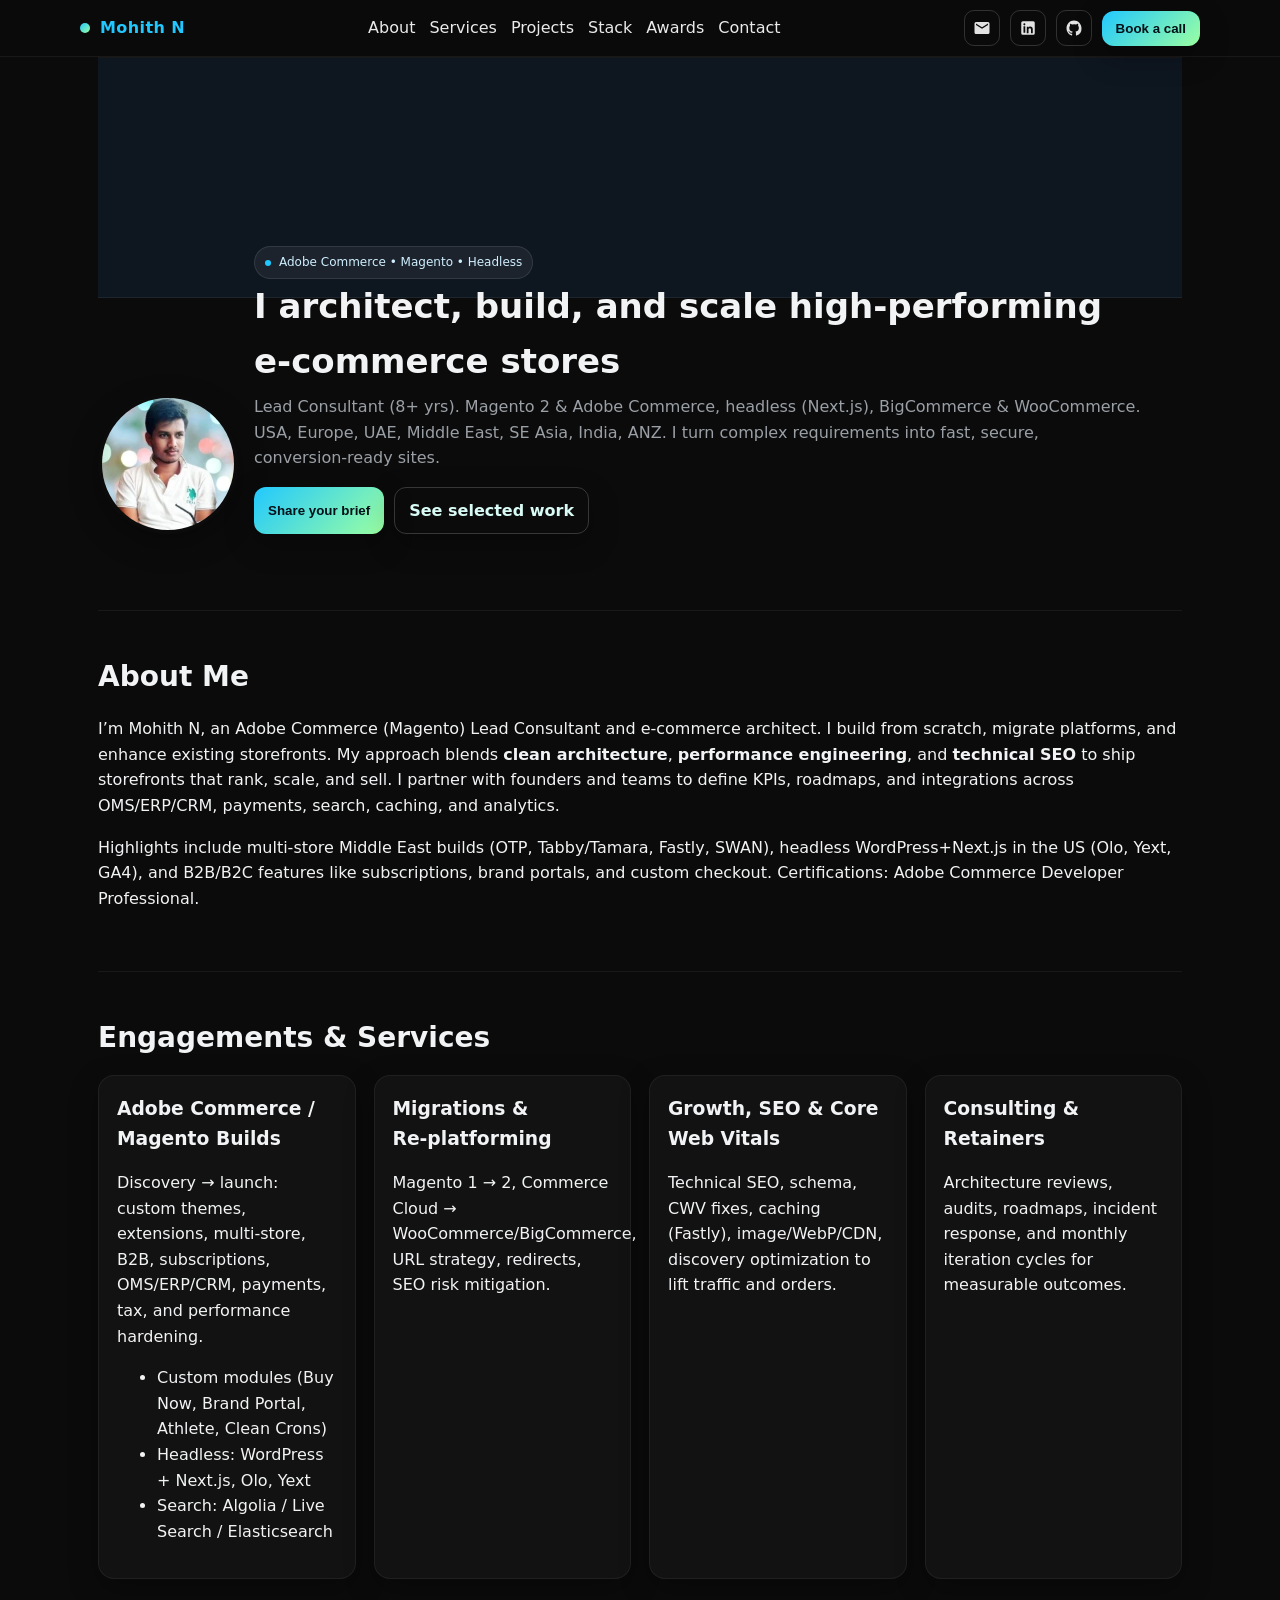
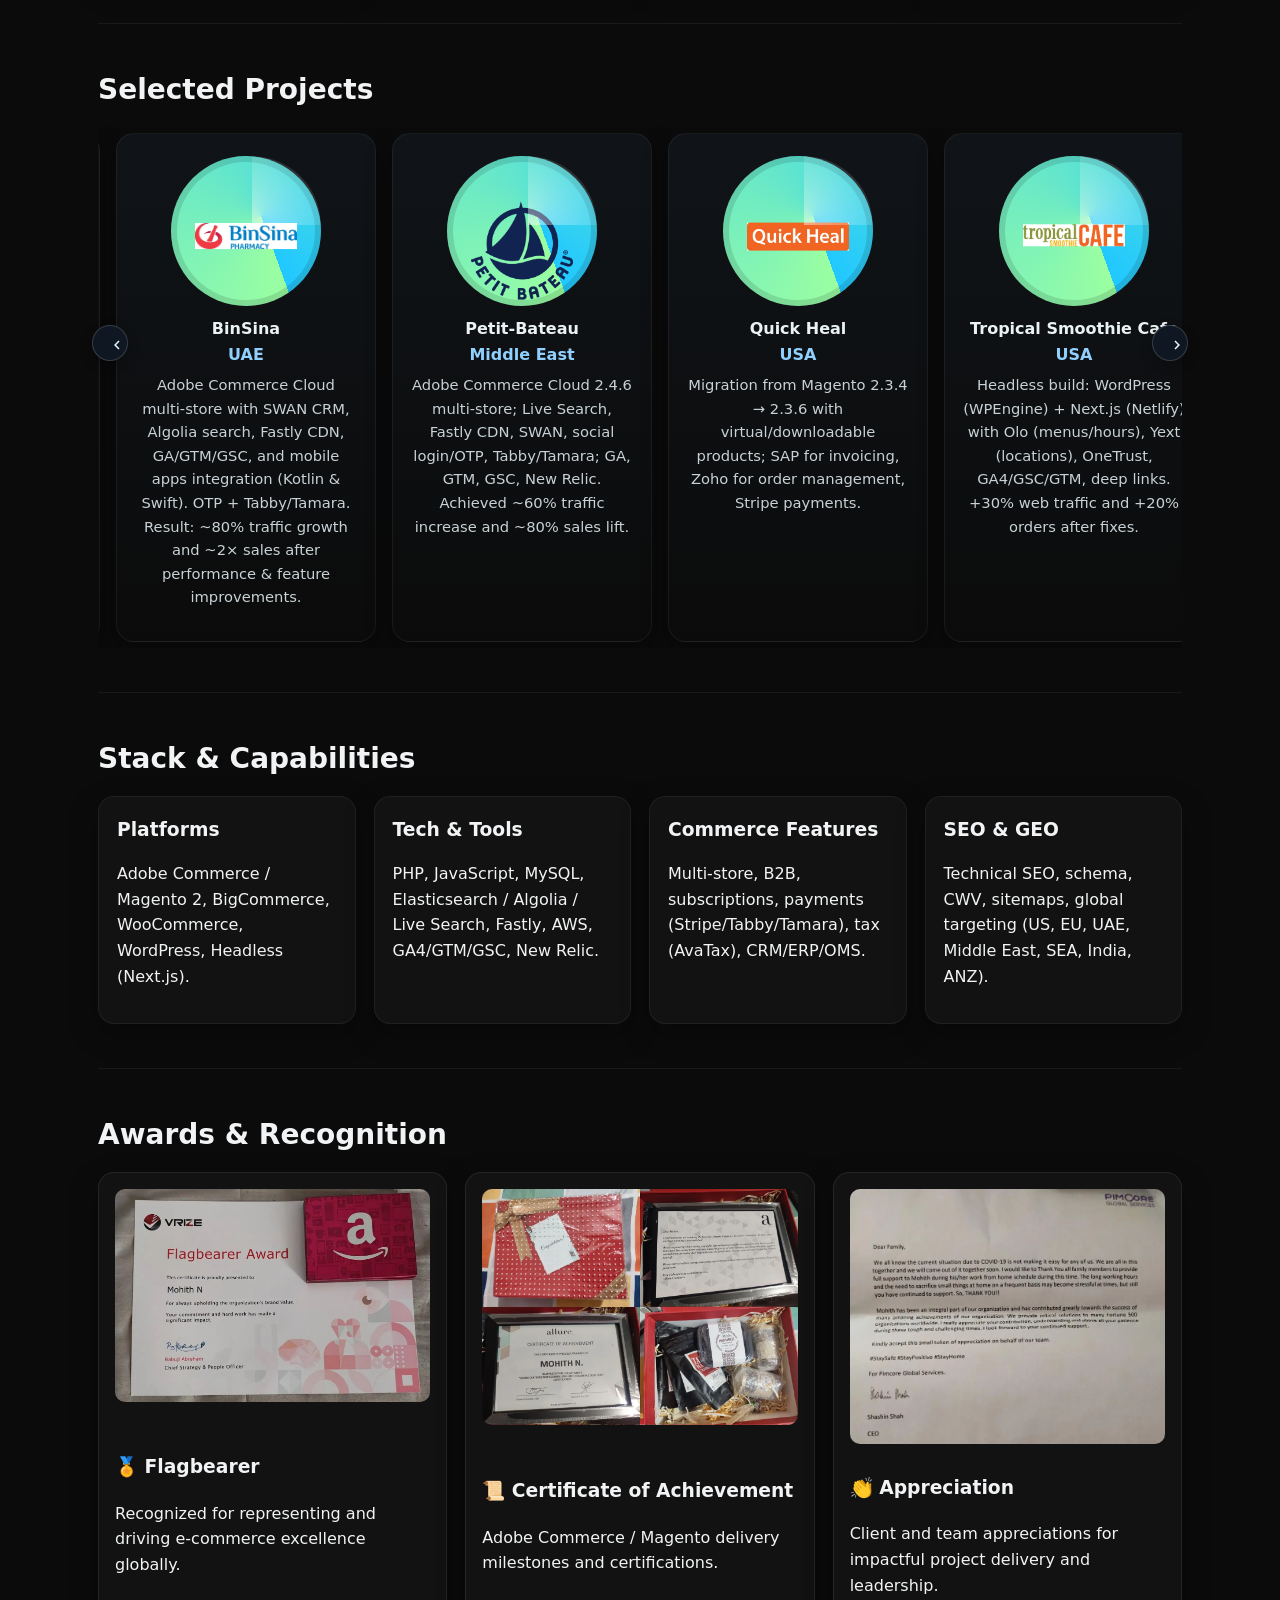
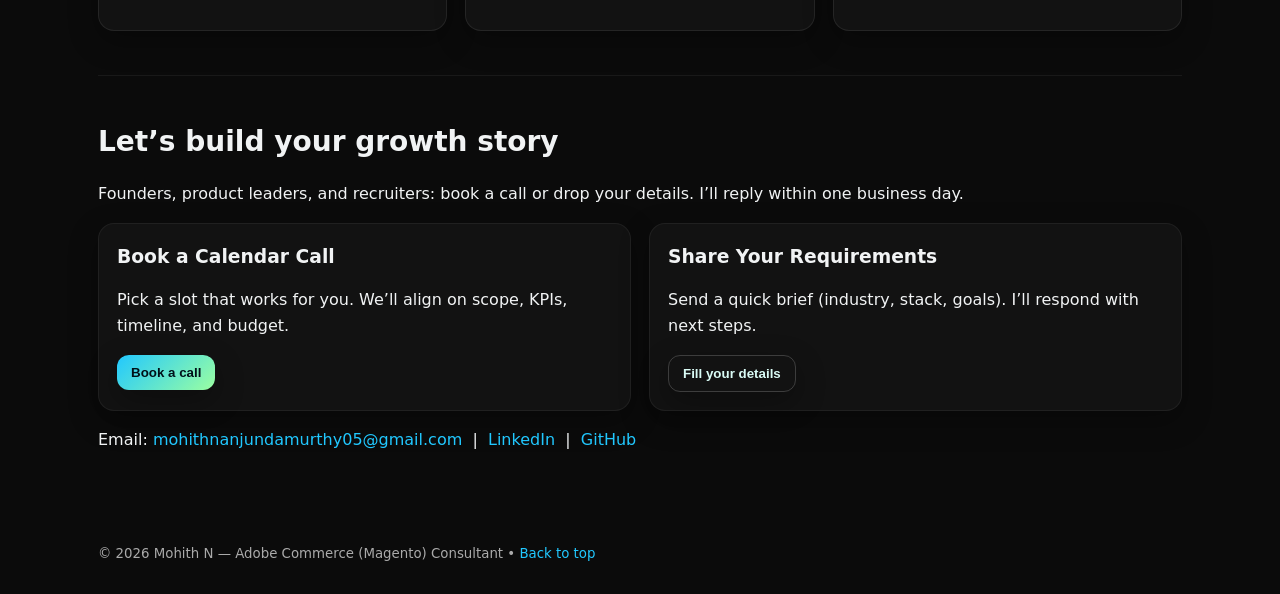
==== commit 26079acd: "Update index.html Updated years of experience" ====
--- a/index.html
+++ b/index.html
@@ -8,10 +8,10 @@
   <meta name="description" content="Adobe Commerce (Magento) Lead Consultant helping brands in the USA, Europe, UAE, Middle East & APAC launch, scale and optimize e‑commerce. Headless builds, custom modules, Core Web Vitals, SEO. Book a 30‑min consult." />
   <meta name="robots" content="index,follow" />
   <link rel="canonical" href="https://mohith-ecommerce.github.io/" />
-  <meta property="og:title" content="Mohith N — Adobe Commerce (Magento) Lead" />
+  <meta property="og:title" content="Mohith N — Adobe Commerce (Magento) Lead | E‑commerce Architect & Consultant" />
   <meta property="og:description" content="Launch, scale, and optimize Adobe Commerce & Magento storefronts. Headless builds, custom modules, and performance wins across US, EU, UAE & APAC." />
   <meta property="og:type" content="website" />
-  <meta property="og:image" content="assets/img/og-banner.webp" />
+  <meta property="og:image" content="assets/img/cover.webp" />
   <meta property="og:locale" content="en_US" />
   <meta property="og:locale:alternate" content="en_GB" />
   <meta property="og:locale:alternate" content="ar_AE" />
@@ -58,7 +58,7 @@
       <a class="iconbtn" href="https://github.com/mohith-ecommerce" target="_blank" rel="noopener" aria-label="GitHub">
         <svg viewBox="0 0 24 24" aria-hidden="true"><path d="M12 2C6.48 2 2 6.58 2 12.26c0 4.52 2.87 8.35 6.84 9.71.5.1.68-.22.68-.49 0-.24-.01-1.01-.01-1.84-2.78.61-3.37-1.22-3.37-1.22-.46-1.2-1.13-1.52-1.13-1.52-.93-.65.07-.64.07-.64 1.03.07 1.57 1.08 1.57 1.08.92 1.61 2.4 1.14 2.99.87.09-.68.36-1.14.65-1.4-2.22-.26-4.56-1.14-4.56-5.07 0-1.12.39-2.04 1.03-2.76-.1-.26-.45-1.3.1-2.7 0 0 .84-.27 2.75 1.05a9.2 9.2 0 0 1 5 0c1.9-1.32 2.74-1.05 2.74-1.05.55 1.4.2 2.44.1 2.7.64.72 1.03 1.64 1.03 2.76 0 3.94-2.34 4.8-4.57 5.06.37.33.7.97.7 1.96 0 1.41-.01 2.55-.01 2.9 0 .27.18.6.69.49A10.04 10.04 0 0 0 22 12.26C22 6.58 17.52 2 12 2z"/></svg>
       </a>
-      <button class="btn" id="btn-book" aria-haspopup="dialog" aria-controls="modal-cal">Book</button>
+      <button class="btn" id="btn-book" aria-haspopup="dialog" aria-controls="modal-cal">Book a call</button>
     </div>
   </div>
 </header>
@@ -74,7 +74,7 @@
       <div class="profile-info">
         <span class="kicker"><span class="dot" aria-hidden="true"></span> Adobe Commerce • Magento • Headless</span>
         <h1 id="hero-title">I architect, build, and scale high‑performing e‑commerce stores</h1>
-        <p class="sub">Lead Consultant (7+ yrs). Magento 2 & Adobe Commerce, headless (Next.js), BigCommerce & WooCommerce. USA, Europe, UAE, Middle East, SE Asia, India, ANZ. I turn complex requirements into fast, secure, conversion‑ready sites.</p>
+        <p class="sub">Lead Consultant (8+ yrs). Magento 2 & Adobe Commerce, headless (Next.js), BigCommerce & WooCommerce. USA, Europe, UAE, Middle East, SE Asia, India, ANZ. I turn complex requirements into fast, secure, conversion‑ready sites.</p>
         <div class="hero-ctas">
           <button class="btn" id="btn-brief" aria-haspopup="dialog" aria-controls="modal-form">Share your brief</button>
           <a class="btn ghost" href="#projects">See selected work</a>
@@ -246,12 +246,12 @@
       <div class="card reveal">
         <h3>Book a Calendar Call</h3>
         <p>Pick a slot that works for you. We’ll align on scope, KPIs, timeline, and budget.</p>
-        <button class="btn" id="btn-book-2" aria-haspopup="dialog" aria-controls="modal-cal">Open Calendly</button>
+        <button class="btn" id="btn-book-2" aria-haspopup="dialog" aria-controls="modal-cal">Book a call</button>
       </div>
       <div class="card reveal">
         <h3>Share Your Requirements</h3>
         <p>Send a quick brief (industry, stack, goals). I’ll respond with next steps.</p>
-        <button class="btn ghost" id="btn-brief-2" aria-haspopup="dialog" aria-controls="modal-form">Open Contact Form</button>
+        <button class="btn ghost" id="btn-brief-2" aria-haspopup="dialog" aria-controls="modal-form">Fill your details</button>
       </div>
     </div>
     <p class="reveal">Email: <a href="mailto:mohithnanjundamurthy05@gmail.com">mohithnanjundamurthy05@gmail.com</a> &nbsp;|&nbsp; <a href="https://www.linkedin.com/in/mohith-ecommerce/" target="_blank" rel="noopener">LinkedIn</a> &nbsp;|&nbsp; <a href="https://github.com/mohith-ecommerce" target="_blank" rel="noopener">GitHub</a></p>
